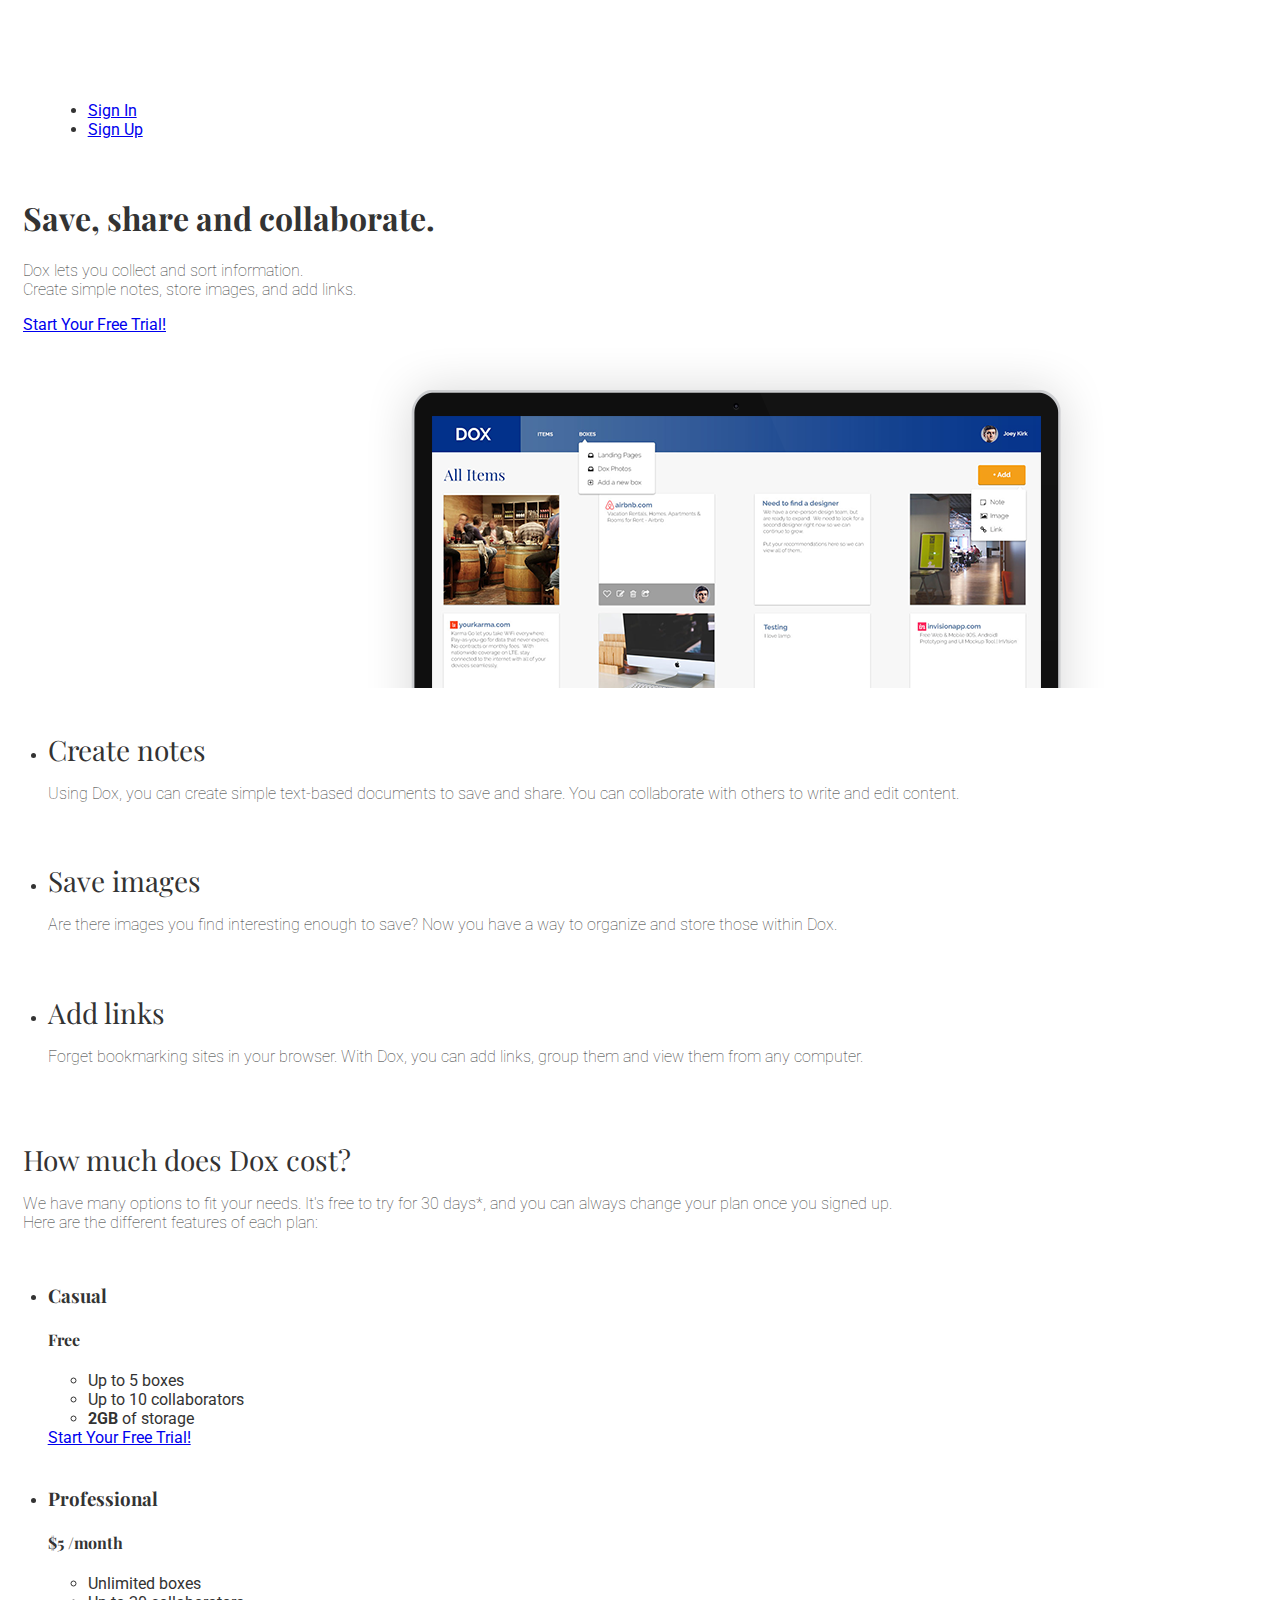
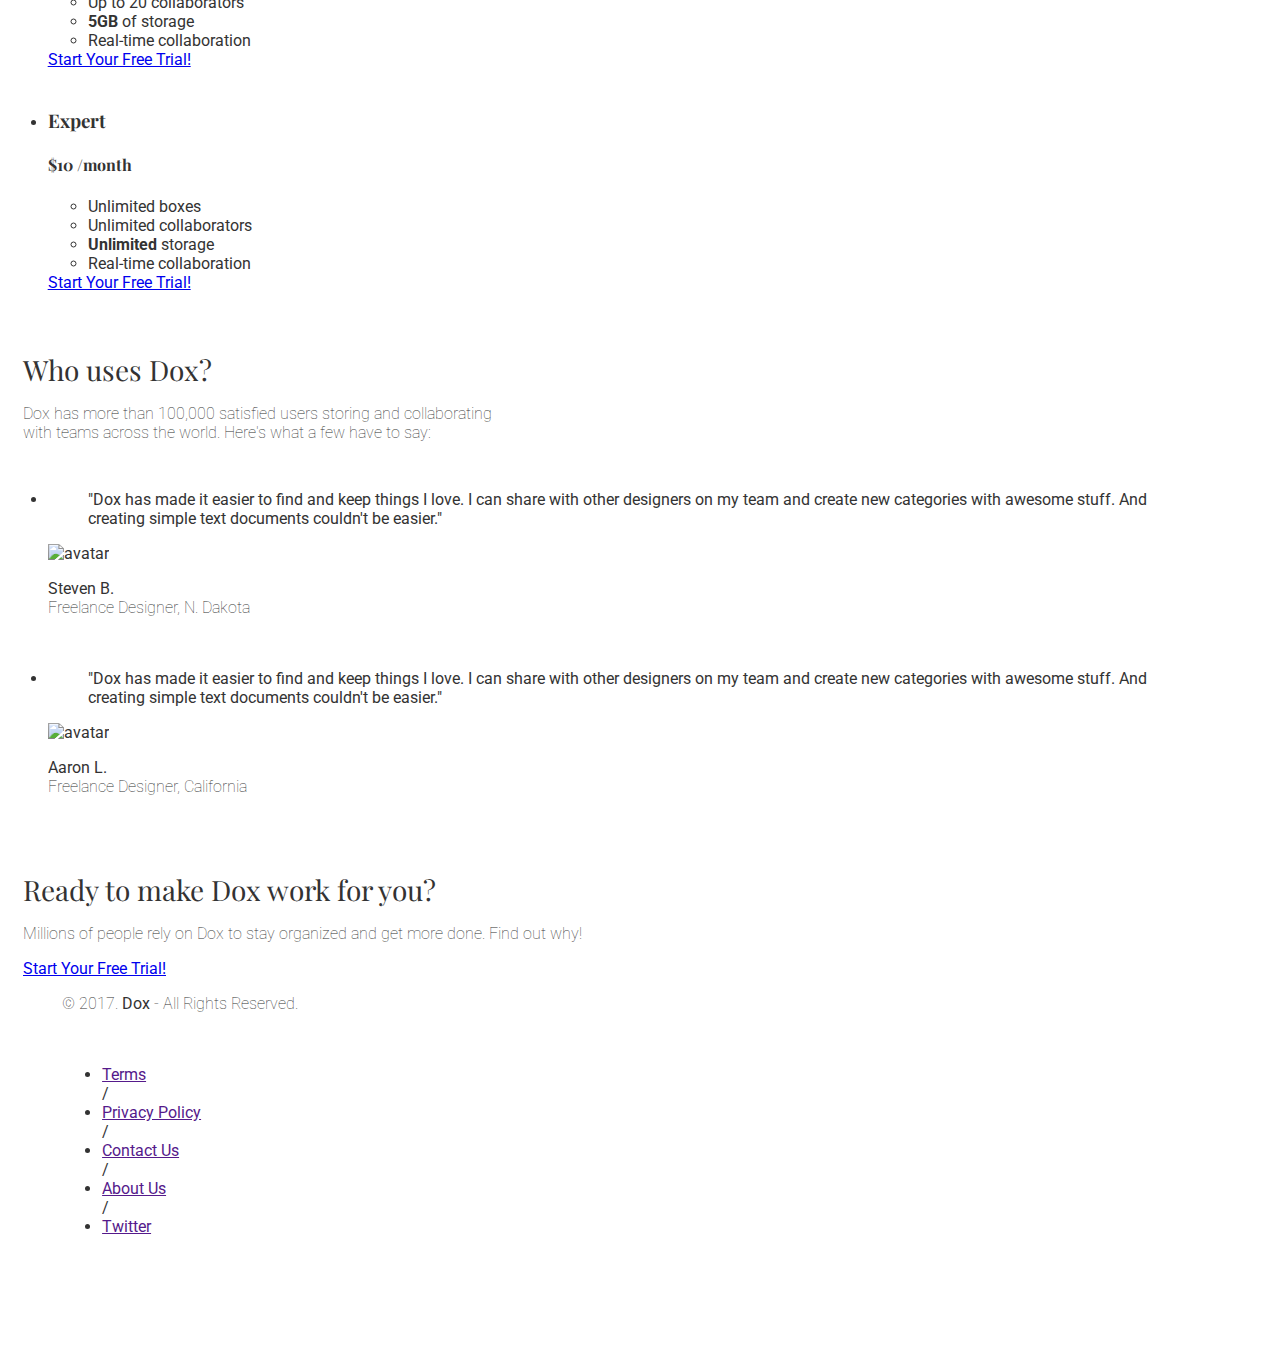
==== index.html @ 11e573f6 "Homepage CSS completed" ====
<!DOCTYPE html>
<html lang="en-us">
<head>
  <meta http-equiv="X-UA Compatible" content="IE=Edge">
  <meta charset="UTF-8">
  <title>Save, share and collaborate | Dox</title>

  <!-- Google Fonts -->
<link href="https://fonts.googleapis.com/css?family=Playfair+Display|Roboto"
rel="stylesheet">

  <!-- CSS -->
<link rel="stylesheet" href="css/normalize.css">
<link rel="stylesheet" href="css/style.css">
<link rel="stylesheet" href="css/font-awesome.css">
<link rel="stylesheet" href="css/animate.css">

</head>
<body>
  <header>
    <nav class= "container">
      <div class="one-half">
        <a href="index.html" class="site-logo"><img src="images/Asset 2.png"
          alt="Dox" /></a>
      </div>
      <div class="one-half">
        <ul>
          <li><a href="signin.html">Sign In </a></li>
          <li class="btn-outline"><a href="signup.html">Sign Up</a></li>
       </ul>
     </div>
   </nav>
 <div class="container hero">
   <h1 class="animated fadeIn">Save, share and collaborate.</h1>
   <p>Dox lets you collect and sort information.<br/>Create simple notes, store images, and add links.</p>
   <a href="signup.html" class="btn">Start Your Free Trial!</a>
   <img src="images/Macbook.png" alt="Dox" /></a>
 </div>
</header>

<main role="main">

   <!-- Benefits -->
   <section class="benefits">
     <ul class="container">
       <li class="one-third">
         <h2>Create notes</h2>
         <p>Using Dox, you can create simple text-based documents to save and share. You can collaborate with others to write and edit content.</p>
       </li>
       <li class="one-third">
         <h2>Save images</h2>
         <p>Are there images you find interesting enough to save? Now you have a way to organize and store those within Dox.</p>
       </li>
       <li class="one-third">
         <h2>Add links</h2>
         <p>Forget bookmarking sites in your browser. With Dox, you can add links, group them and view them from any computer.</p>
       </li>
     </ul>
   </section>

   <!-- Pricing -->
 <section class="pricing">
   <div class="container">
     <h2>How much does Dox cost?</h2>
     <p>We have many options to fit your needs. It's free to try for 30 days*, and you can always change your plan once you signed up. <br/>Here are the different features of each plan:</p>
   </div>
   <ul class="container">
     <li class="one-third">
       <div class="box">
         <h3>Casual</h3>
         <h4>Free</h4>
         <ul>
           <li>Up to 5 boxes</li>
           <li>Up to 10 collaborators</li>
           <li><strong>2GB</strong> of storage</li>
         </ul>
         <a href="signup.html" class="btn">Start Your Free Trial!</a>
       </div>
     </li>
     <li class="one-third">
      <div class="box middle">
        <h3>Professional</h3>
        <h4><span>$</span>5 <span class="month">/month</span></h4>
        <ul>
          <li>Unlimited boxes</li>
          <li>Up to 20 collaborators</li>
          <li><strong>5GB</strong> of storage</li>
          <li>Real-time collaboration</li>
        </ul>
        <a href="signup.html" class="btn">Start Your Free Trial!</a>
      </div>
    </li>
    <li class="one-third">
      <div class="box">
        <h3>Expert</h3>
        <h4><span>$</span>10 <span class="month">/month</span></h4>
        <ul>
          <li>Unlimited boxes</li>
          <li>Unlimited collaborators</li>
          <li><strong>Unlimited</strong> storage</li>
          <li>Real-time collaboration</li>
        </ul>
        <a href="signup.html" class="btn">Start Your Free Trial!</a>
      </div>
    </li>
   </ul>
 </section>

<!-- Testimonials -->
<section class="testimonials">
  <div class="container">
    <h2>Who uses Dox?</h2>
    <p>Dox has more than 100,000 satisfied users storing and collaborating<br/> with teams across the world. Here's what a few have to say:</p>
  </div>
  <ul class="container">
    <li class="one-fourth">
      <blockquote>"Dox has made it easier to find and keep things I love. I can share with other designers on my team and create new categories with awesome stuff. And creating simple text documents couldn't be easier."
      </blockquote>
      <img src="https://s3.amazonaws.com/uifaces/faces/twitter/jadlimcaco/128.jpg" alt="avatar">
      <p class="name"><strong>Steven B.</strong><br/>Freelance Designer, N. Dakota</p>
    </li>
    <li class="one-fourth">
  <blockquote>"Dox has made it easier to find and keep things I love. I can share with other designers on my team and create new categories with awesome stuff. And creating simple text documents couldn't be easier."
  </blockquote>
  <img src="https://s3.amazonaws.com/uifaces/faces/twitter/jsa/128.jpg" alt="avatar">
  <p class="name"><strong>Aaron L.</strong><br/>Freelance Designer, California</p>
</li>
 </ul>
</section>
 </main>

 <!--Final call to action-->
 <section class="call to action">
   <div class="container">
     <h2>Ready to make Dox work for you?</h2>
     <p>Millions of people rely on Dox to stay organized and get more done. Find out why!</p>
     <a href="signup.html" class="btn">Start Your Free Trial!</a>
   </header>

 <!-- Footer -->
 <footer>
   <div class="container footer-nav-block">
       <div class="left-footer-block one-third">
         <p class="copyright-block">&copy; 2017. <strong>Dox</strong> - All Rights Reserved.</p>
       </div>
       <nav class="link-block middle-footer-block one-third">
         <ul>
           <li><a href="">Terms</a></li> /
           <li><a href="">Privacy Policy</a></li> /
           <li><a href="">Contact Us</a></li> /
           <li><a href="">About Us</a></li> /
           <li><a href="">Twitter</a></li>
         </ul>
       </nav>
       <div class="right-footer-block one-third">
         <img class="logo" src="images/Asset 2.png" alt="Dox" />
       </div>
   </div>
 </footer>

</body>
</html>
---- css/style.css ----
html, body{
   overflow-x: hidden;
 }
 body {
   font-family: "Roboto", Helvetica, Arial, sans-serif;
   color:#333333;
 }
 h1, h2, h3, h4, h5, h6 {
   font-family: "Playfair Display", Helvetica, Arial, sans-serif;
 }
 h2 {
   font-size:28px;
   font-weight: normal;
   margin-bottom: 5px;
 }
 p {
   font-size:16px;
   line-height: 19px;
   font-weight: 100;
 }
 /* GRID */
 .container {
   margin-right: auto;
   margin-left: auto;
   padding-left: 15px;
   padding-right: 15px;
   position: relative;
 }
 .container:before,
 .container:after {
   content: " ";
   display: table;
 }
 .container:after {
   clear: both;
 }
 .one-half, .one-third, .one-fourth {
   width:96%;
   float:left;
   position:relative;
   min-height: 1px;
   margin:0 2% 20px;
 }
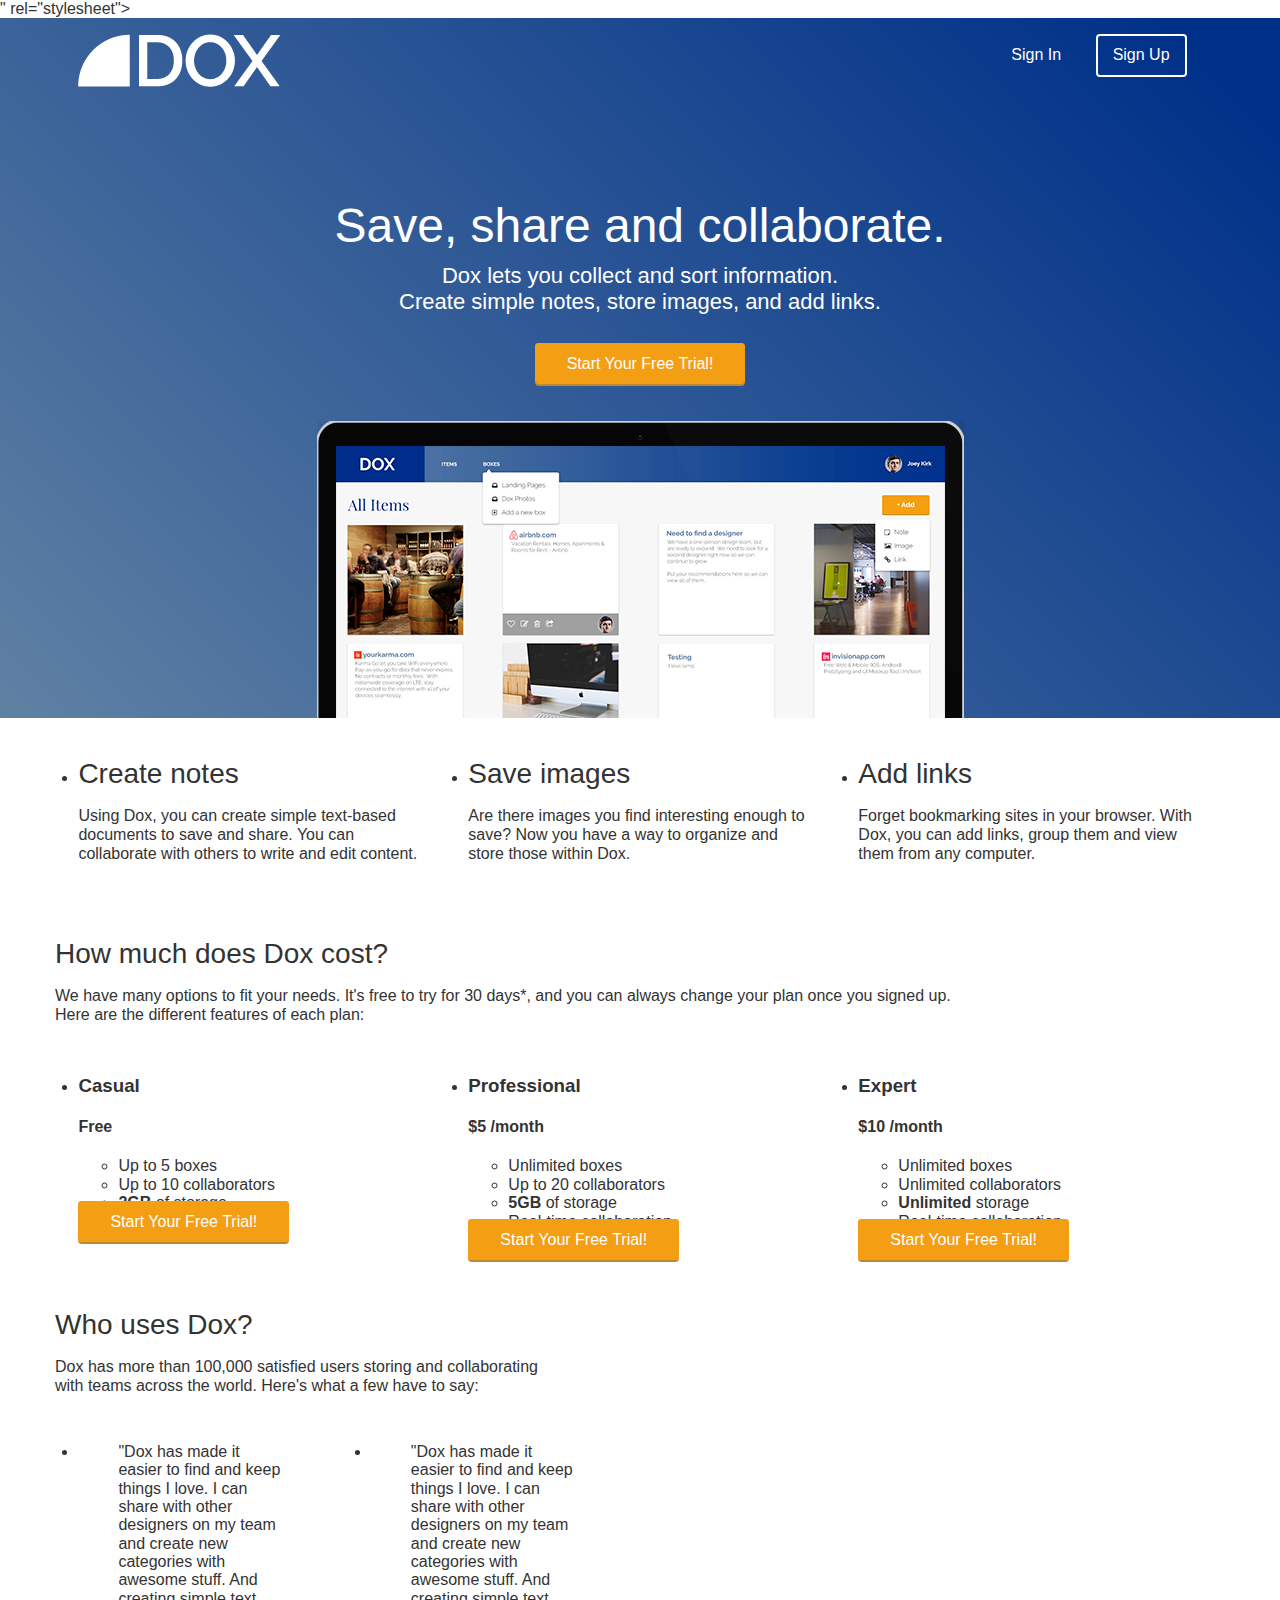
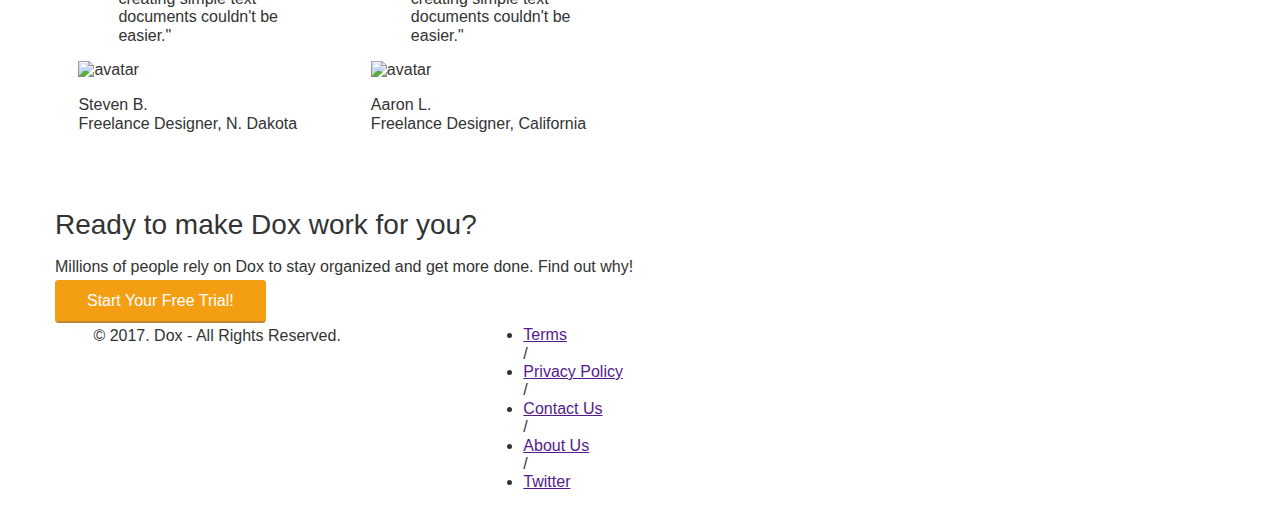
==== commit bf7eea9f: "Checkpoint 29 completed" ====
--- a/index.html
+++ b/index.html
@@ -6,7 +6,7 @@
   <title>Save, share and collaborate | Dox</title>
 
   <!-- Google Fonts -->
-<link href="https://fonts.googleapis.com/css?family=Playfair+Display|Roboto"
+<link href="<link href="https://fonts.googleapis.com/css?family=Playfair+Display|Raleway" rel="stylesheet">"
 rel="stylesheet">
 
   <!-- CSS -->
--- a/css/style.css
+++ b/css/style.css
@@ -40,4 +40,100 @@
    position:relative;
    min-height: 1px;
    margin:0 2% 20px;
+
  }
+  @media (min-width: 320px) {
+    .container {
+      width: 300px;
+    }
+  }
+  @media (min-width: 768px) {
+    .container {
+      width: 750px;
+    }
+  }
+  @media (min-width: 992px) {
+    .container {
+      width: 970px;
+    }
+    .one-half {
+      width:46%;
+    }
+    .one-third {
+      width:29.33333%;
+    }
+    .one-fourth {
+      width:21%;
+    }
+  }
+  @media (min-width: 1200px) {
+    .container {
+      width: 1170px;
+    }
+  }
+  header {
+     color:#FFFFFF;
+     background: #003189;
+     background-image: linear-gradient(45deg, #5F81A3 0%, #003189 94%);
+   }
+   header nav {
+     padding:1em 0;
+   }
+   header nav ul {
+     display:inline;
+     text-align: right;
+     float:right;
+     margin:0;
+   }
+   header nav ul > li {
+     list-style-type: none;
+     display: inline-block;
+     margin:0 15px;
+   }
+   header nav ul > li.btn-outline {
+     padding:10px 15px;
+     border:2px solid #FFFFFF;
+     border-radius: 4px;
+   }
+   header nav ul > li.btn-outline:hover {
+     background:#FFFFFF;
+   }
+   header nav ul > li > a {
+     color:#FFFFFF;
+     text-decoration: none;
+   }
+   header nav ul > li.btn-outline:hover > a {
+     color:#34495E;
+   }
+   header .hero {
+      text-align: center;
+      display:block;
+      position: relative;
+    }
+    header .hero h1 {
+      font-size:48px;
+      font-weight: normal;
+      margin:70px 0 0;
+    }
+    header .hero p {
+      font-size: 22px;
+      line-height: 26px;
+      font-weight: 150;
+      margin:10px 0 40px;
+    }
+    header .hero img {
+      display: block;
+      margin:3em auto 0;
+    }
+
+    /* BUTTONS */
+    .btn {
+      border-radius: 4px;
+      color:#FFFFFF;
+      font-weight: 500;
+      text-decoration: none;
+      padding:10px 30px;
+      background: #f49e14;
+      border: 2px solid #f49e14;
+      box-shadow: 0px 2px 0px 0px #bd8730;
+    }
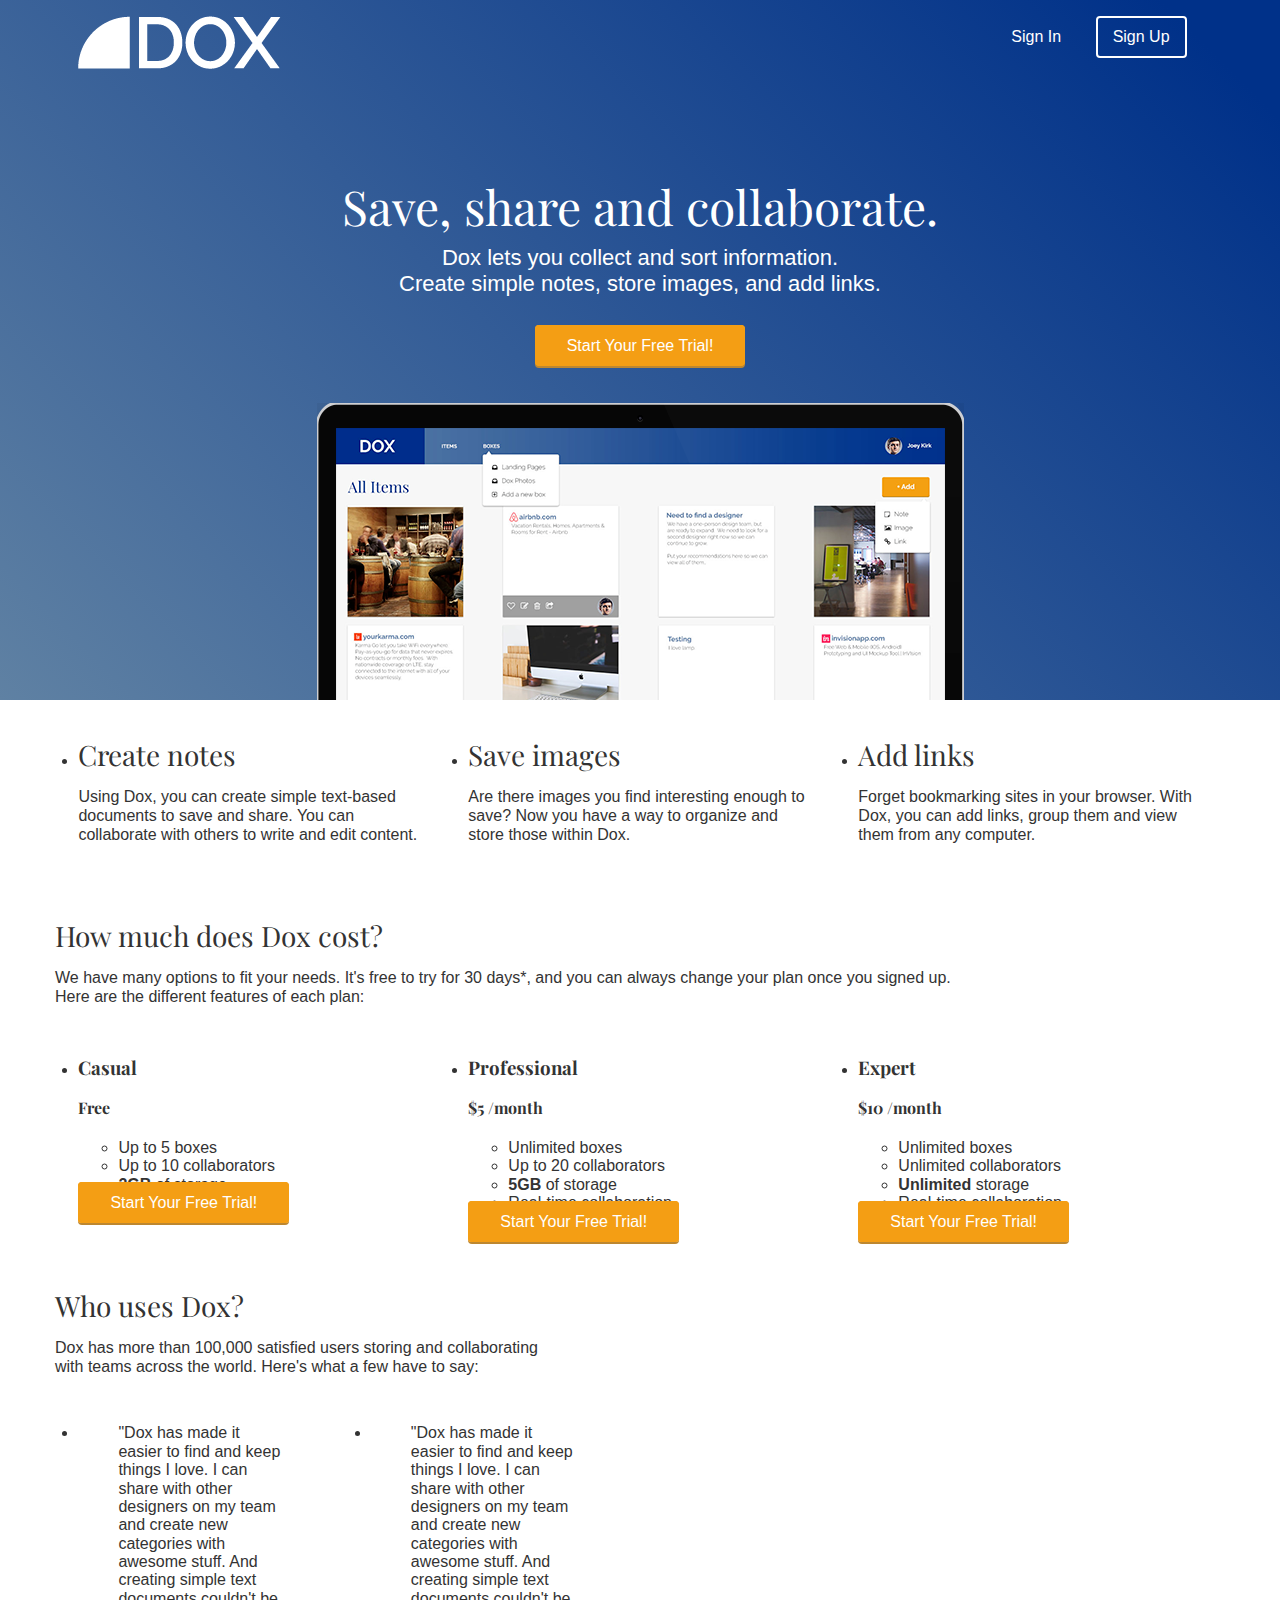
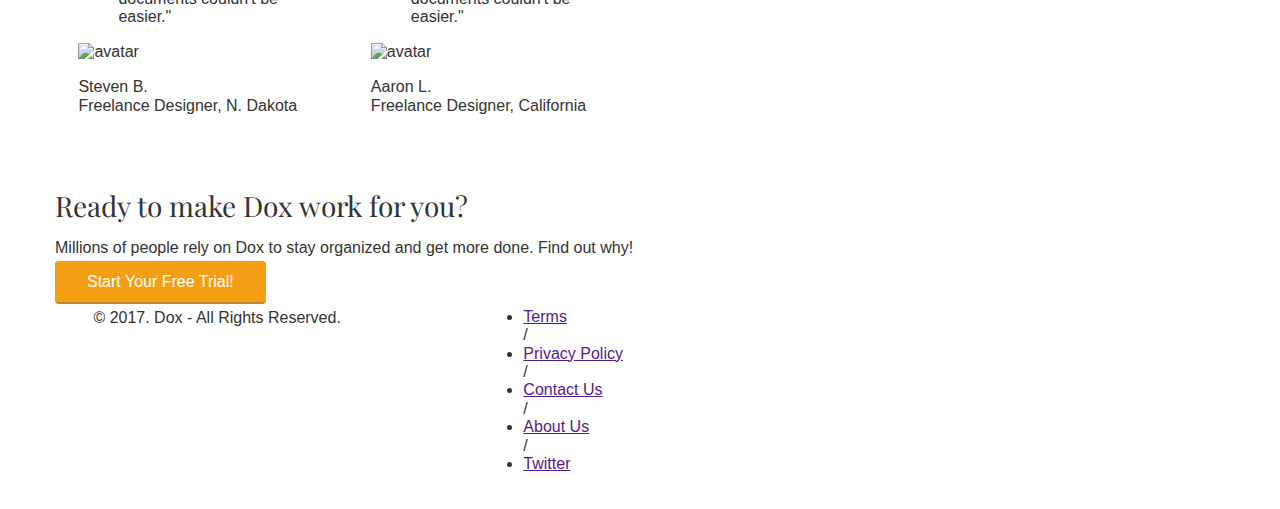
==== commit 4dc893a4: "add responsive image css" ====
--- a/index.html
+++ b/index.html
@@ -6,8 +6,7 @@
   <title>Save, share and collaborate | Dox</title>
 
   <!-- Google Fonts -->
-<link href="<link href="https://fonts.googleapis.com/css?family=Playfair+Display|Raleway" rel="stylesheet">"
-rel="stylesheet">
+<link href="https://fonts.googleapis.com/css?family=Playfair+Display|Raleway" rel="stylesheet">
 
   <!-- CSS -->
 <link rel="stylesheet" href="css/normalize.css">
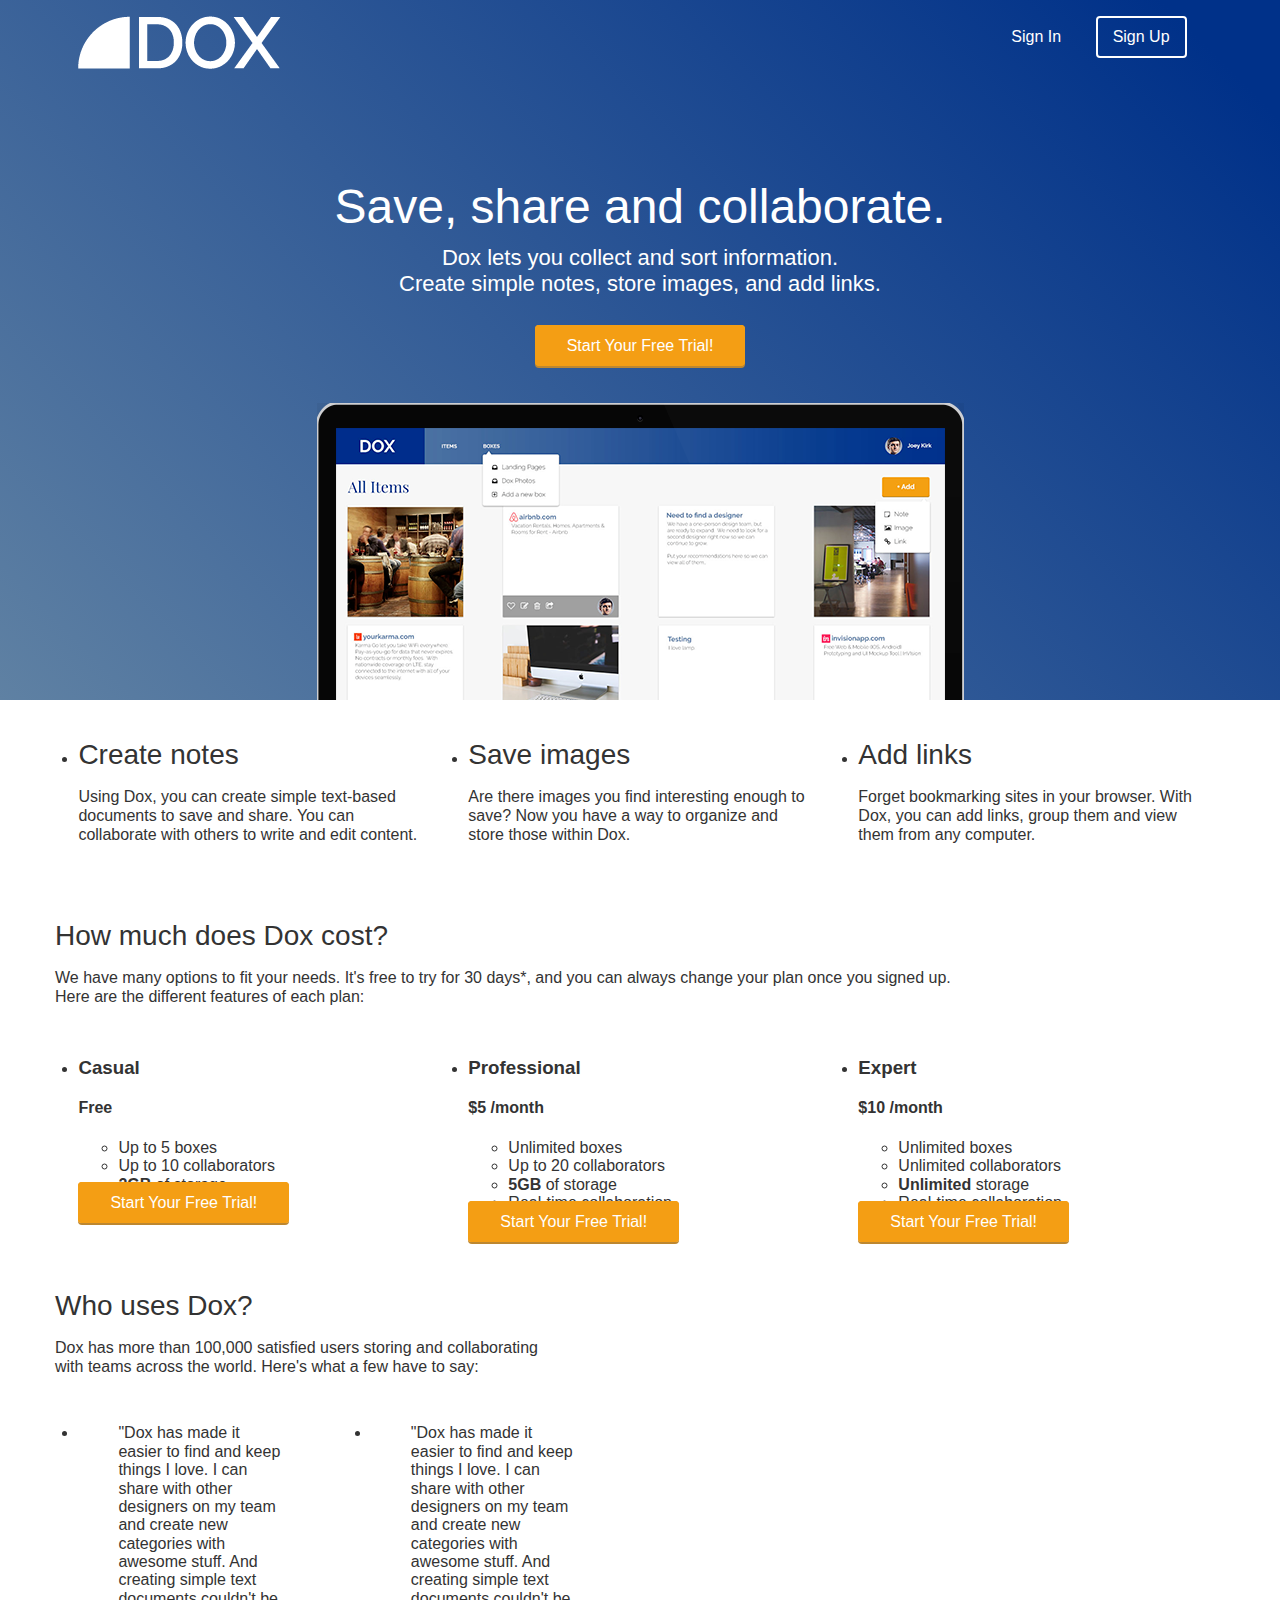
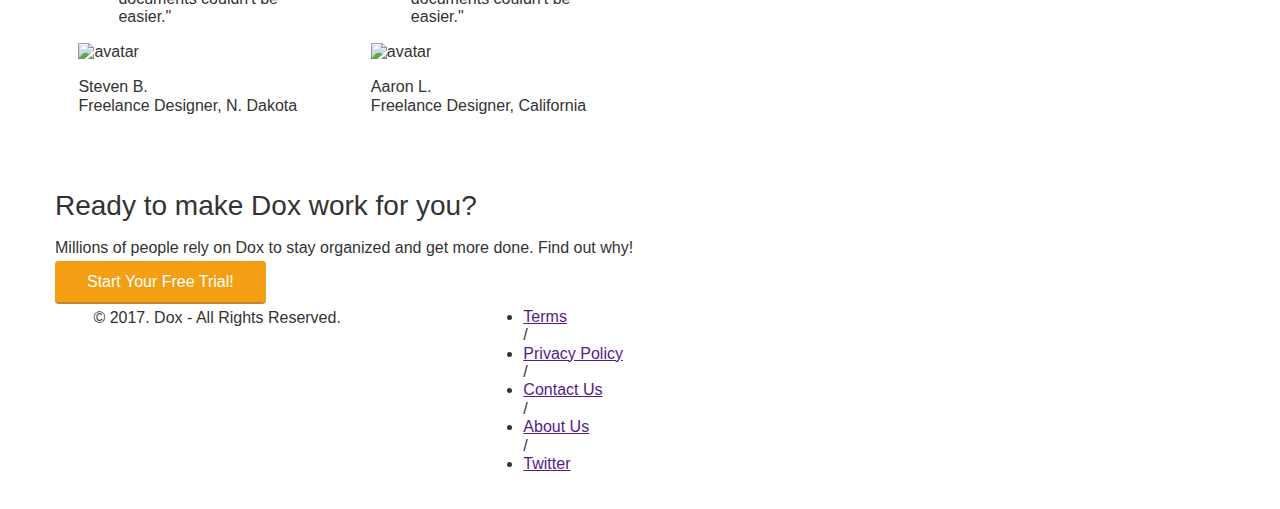
==== commit c720b187: "Homepage media queries completed" ====
--- a/index.html
+++ b/index.html
@@ -6,7 +6,8 @@
   <title>Save, share and collaborate | Dox</title>
 
   <!-- Google Fonts -->
-<link href="https://fonts.googleapis.com/css?family=Playfair+Display|Raleway" rel="stylesheet">
+<link href="<link href="https://fonts.googleapis.com/css?family=Playfair+Display|Raleway" rel="stylesheet">
+
 
   <!-- CSS -->
 <link rel="stylesheet" href="css/normalize.css">
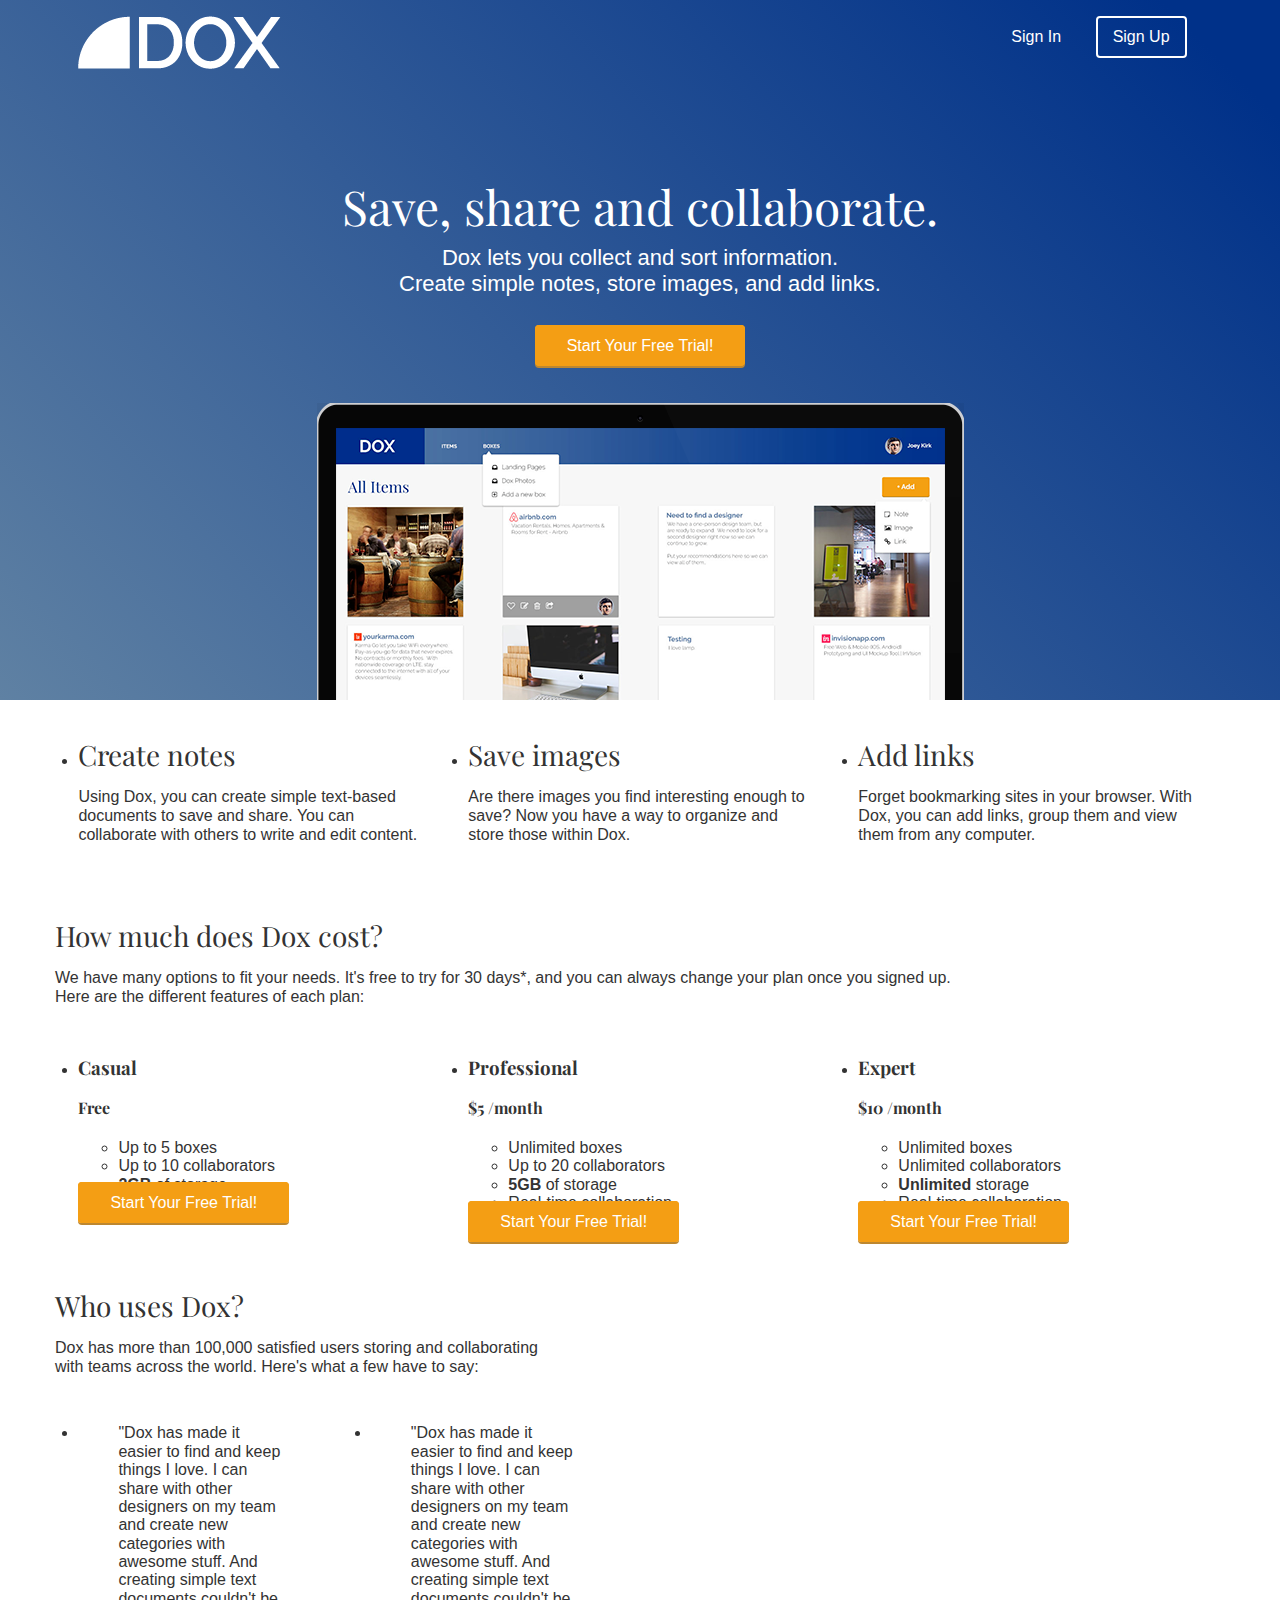
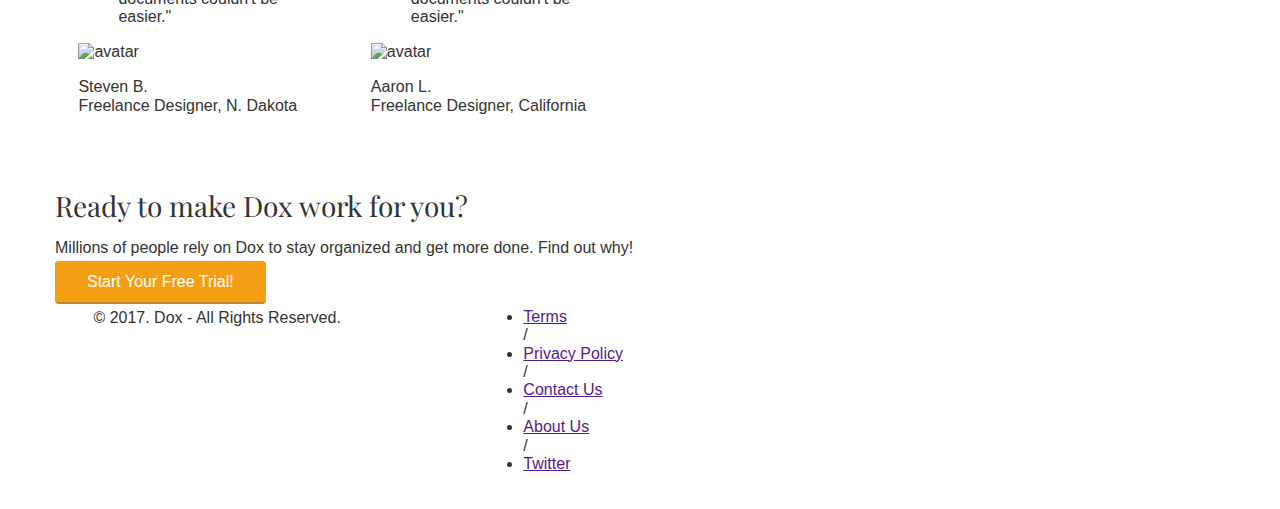
==== commit 0be02738: "fix merge conflict" ====
--- a/index.html
+++ b/index.html
@@ -6,8 +6,7 @@
   <title>Save, share and collaborate | Dox</title>
 
   <!-- Google Fonts -->
-<link href="<link href="https://fonts.googleapis.com/css?family=Playfair+Display|Raleway" rel="stylesheet">
-
+<link href="https://fonts.googleapis.com/css?family=Playfair+Display|Raleway" rel="stylesheet">
 
   <!-- CSS -->
 <link rel="stylesheet" href="css/normalize.css">
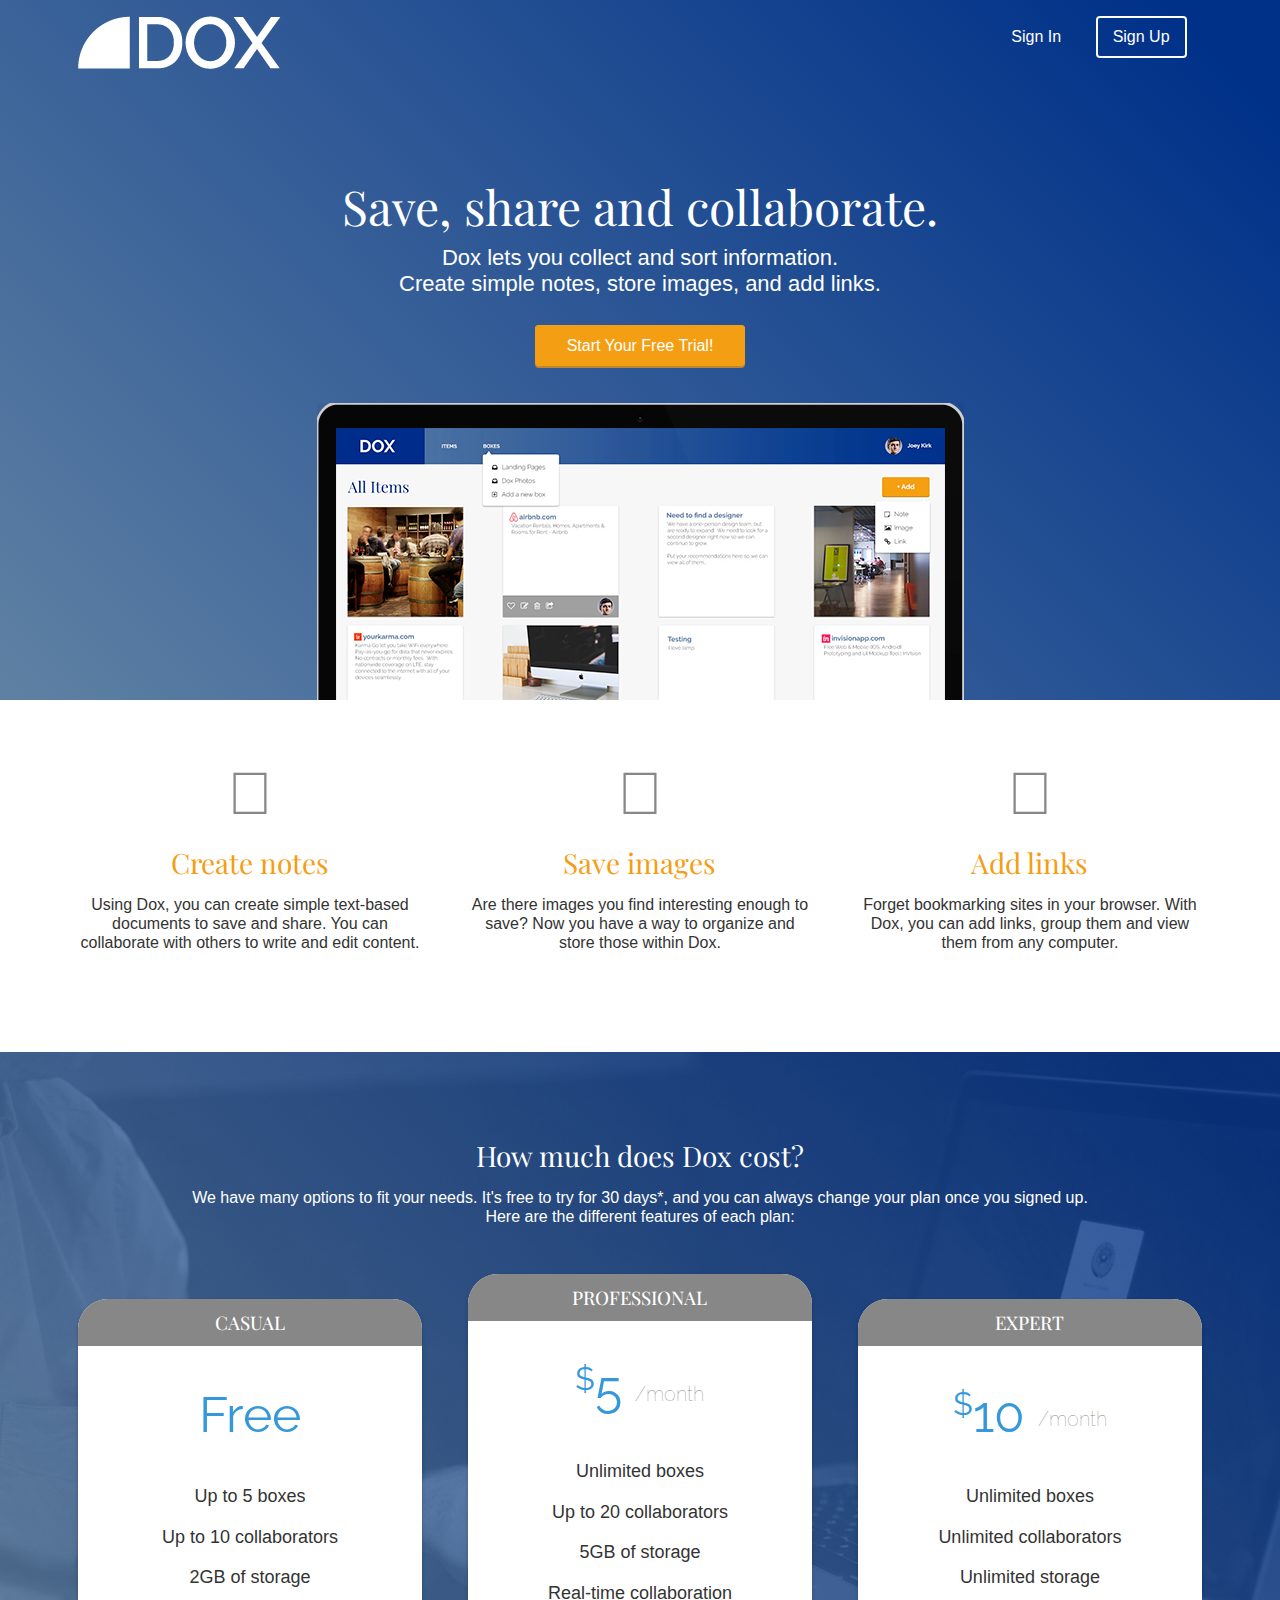
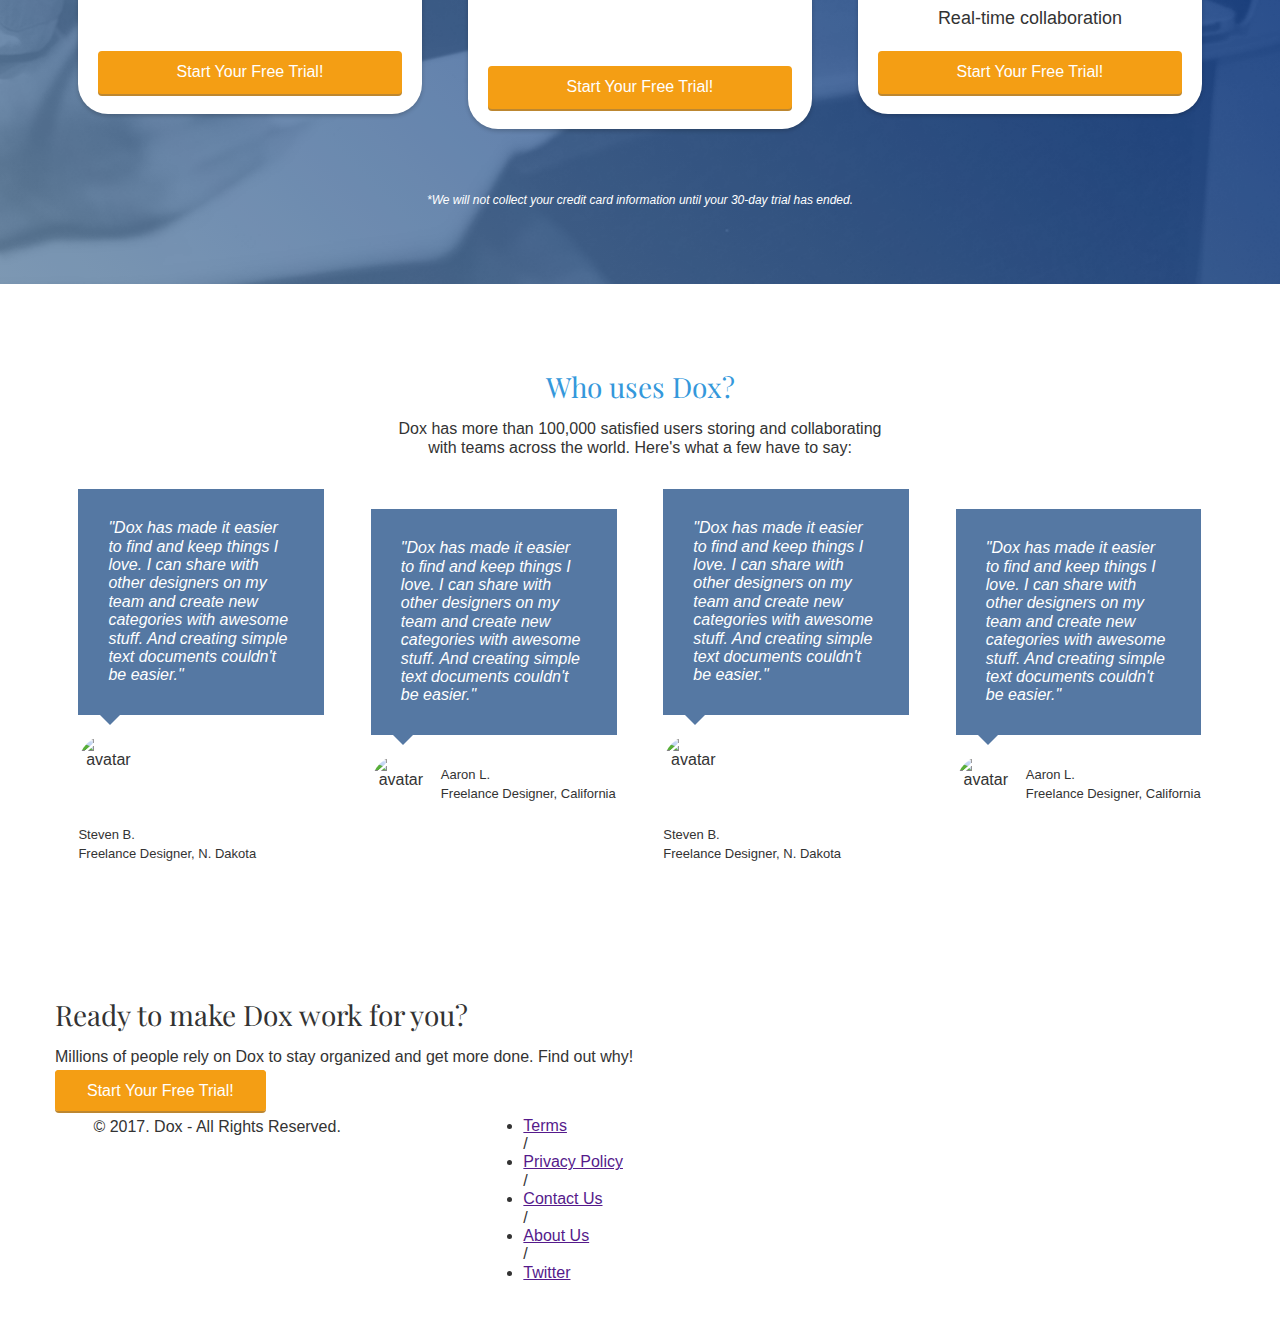
==== commit baabea6d: "Homepage styling completed" ====
--- a/index.html
+++ b/index.html
@@ -7,6 +7,7 @@
 
   <!-- Google Fonts -->
 <link href="https://fonts.googleapis.com/css?family=Playfair+Display|Raleway" rel="stylesheet">
+<script defer src="https://use.fontawesome.com/releases/v5.0.6/js/all.js"></script>
 
   <!-- CSS -->
 <link rel="stylesheet" href="css/normalize.css">
@@ -43,14 +44,17 @@
    <section class="benefits">
      <ul class="container">
        <li class="one-third">
+         <i class="far fa-file fa-4x" color="#5578a3"></i>
          <h2>Create notes</h2>
          <p>Using Dox, you can create simple text-based documents to save and share. You can collaborate with others to write and edit content.</p>
        </li>
        <li class="one-third">
+         <i class="far fa-file-image fa-4x" color="#5578a3"></i>
          <h2>Save images</h2>
          <p>Are there images you find interesting enough to save? Now you have a way to organize and store those within Dox.</p>
        </li>
        <li class="one-third">
+         <i class="fa fa-link fa-4x" color="#5578a3"></i>
          <h2>Add links</h2>
          <p>Forget bookmarking sites in your browser. With Dox, you can add links, group them and view them from any computer.</p>
        </li>
@@ -103,6 +107,9 @@
       </div>
     </li>
    </ul>
+   <div class="container">
+     <p class="small">*We will not collect your credit card information until your 30-day trial has ended.</p>
+   </div>
  </section>
 
 <!-- Testimonials -->
@@ -118,15 +125,31 @@
       <img src="https://s3.amazonaws.com/uifaces/faces/twitter/jadlimcaco/128.jpg" alt="avatar">
       <p class="name"><strong>Steven B.</strong><br/>Freelance Designer, N. Dakota</p>
     </li>
-    <li class="one-fourth">
-  <blockquote>"Dox has made it easier to find and keep things I love. I can share with other designers on my team and create new categories with awesome stuff. And creating simple text documents couldn't be easier."
-  </blockquote>
-  <img src="https://s3.amazonaws.com/uifaces/faces/twitter/jsa/128.jpg" alt="avatar">
-  <p class="name"><strong>Aaron L.</strong><br/>Freelance Designer, California</p>
-</li>
- </ul>
+  <ul class="container">
+    <li class="one-fourth stagger">
+      <blockquote>"Dox has made it easier to find and keep things I love. I can share with other designers on my team and create new categories with awesome stuff. And creating simple text documents couldn't be easier."
+      </blockquote>
+      <img src="https://s3.amazonaws.com/uifaces/faces/twitter/jsa/128.jpg" alt="avatar">
+      <p class="name"><strong>Aaron L.</strong><br/>Freelance Designer, California</p>
+    </li>
+  <ul class="container">
+      <li class="one-fourth">
+        <blockquote>"Dox has made it easier to find and keep things I love. I can share with other designers on my team and create new categories with awesome stuff. And creating simple text documents couldn't be easier."
+        </blockquote>
+        <img src="https://s3.amazonaws.com/uifaces/faces/twitter/jadlimcaco/128.jpg" alt="avatar">
+        <p class="name"><strong>Steven B.</strong><br/>Freelance Designer, N. Dakota</p>
+      </li>
+  <ul class="container">
+      <li class="one-fourth stagger">
+        <blockquote>"Dox has made it easier to find and keep things I love. I can share with other designers on my team and create new categories with awesome stuff. And creating simple text documents couldn't be easier."
+        </blockquote>
+        <img src="https://s3.amazonaws.com/uifaces/faces/twitter/jsa/128.jpg" alt="avatar">
+        <p class="name"><strong>Aaron L.</strong><br/>Freelance Designer, California</p>
+      </li>
+  </ul>
 </section>
  </main>
+
 
  <!--Final call to action-->
  <section class="call to action">
@@ -157,5 +180,8 @@
    </div>
  </footer>
 
+
+
+
 </body>
 </html>
--- a/css/style.css
+++ b/css/style.css
@@ -44,7 +44,7 @@
  }
   @media (min-width: 320px) {
     .container {
-      width: 300px;
+      width: 100%;
     }
   }
   @media (min-width: 768px) {
@@ -137,3 +137,162 @@
       border: 2px solid #f49e14;
       box-shadow: 0px 2px 0px 0px #bd8730;
     }
+
+    /* BENEFITS */
+ .benefits {
+   text-align: center;
+   display:block;
+   position:relative;
+ }
+ .benefits ul {
+   margin: 0 auto;
+   padding:4em 0;
+ }
+ .benefits ul li {
+   list-style-type: none;
+   display: inline-block;
+ }
+ .benefits i {
+   color:#878787;
+   font-size:60px;
+   margin:0;
+   vertical-align: middle;
+ }
+ .benefits h2 {
+   color:#f49e14;
+ }
+
+ /* PRICING */
+  .pricing {
+    background: #003189 url("../images/background.png") top center no-repeat;
+    background: url("../images/background.png") top center no-repeat, linear-gradient(45deg, #5F81A3 0%, #003189 94%);
+    background-size:cover;
+    text-align: center;
+    padding:4em 0;
+  }
+  .pricing h2, .pricing p {
+    color:#FFFFFF;
+  }
+  .pricing ul {
+    margin:0 auto;
+    padding:2em 0;
+  }
+  .pricing ul li {
+    list-style-type: none;
+  }
+  .box {
+   border-radius: 30px;
+   padding:0 15px 15px;
+   background: #FFFFFF;
+   box-shadow: 0px 2px 4px 0px rgba(0,0,0,0.20);
+   min-height: 400px;
+   position: relative;
+   margin-top: 25px;
+ }
+ .box.middle {
+   min-height: 440px;
+   margin-top:0px;
+ }
+ .box h3 {
+   border-radius: 30px 30px 0px 0px;
+   font-family: "Playfair Display", Helvetica, Arial, sans-serif;
+   font-weight: 450;
+   color: #FFFFFF;
+   text-transform: uppercase;
+   background: #878787;
+   left:0;
+   right:0;
+   top:0;
+   text-align: center;
+   margin:0 -15px 40px;
+   padding:13px 0;
+ }
+ .box h4 {
+  font-family: "Raleway", Helvetica, Arial, sans-serif;
+  font-size:50px;
+  font-weight: normal;
+  margin:40px 0 10px;
+  color:#3498DB;
+}
+.box h4 span {
+  font-size:32px;
+  vertical-align: top;
+}
+.box h4 span.month {
+  font-family: "Raleway", Helvetica, Arial, sans-serif;
+  font-weight: 100;
+  color:#888888;
+  font-size:20px;
+  vertical-align: middle;
+}
+.box ul li {
+  font-size:18px;
+  margin-bottom:20px;
+  font-weight: 100;
+}
+.box .btn {
+   position:absolute;
+   bottom:20px;
+   left:20px;
+   right:20px;
+ }
+ .small {
+   font-size: 12px;
+   color: #FEFEFE;
+   line-height: 15px;
+   font-style:italic;
+ }
+ /* TESTIMONIALS */
+ .testimonials {
+   padding:4em 0;
+   text-align: center;
+ }
+ .testimonials h2 {
+   color:#3498DB;
+ }
+ .testimonials ul li {
+   list-style-type: none;
+ }
+ .testimonials blockquote {
+   color:#FFFFFF;
+   font-weight: 200;
+   text-align: left;
+   font-style: italic;
+   background:#5578a3;
+   position: relative;
+   padding:30px;
+   width:auto;
+   margin:0;
+ }
+ .testimonials blockquote:after {
+   top: 100%;
+   left: 13%;
+   border: solid transparent;
+   content: " ";
+   height: 0;
+   width: 0;
+   position: absolute;
+   pointer-events: none;
+   border-top-color: #5578a3;
+   border-width: 10px;
+   margin-left: -10px;
+ }
+.testimonials img {
+  height: 60px;
+  width: 60px;
+  position: relative;
+  border-radius:50%;
+  float: left;
+  display: inline-block;
+  margin:20px 10px 0px 0px;
+}
+.testimonials p.name {
+  float: left;
+  display: inline-block;
+  text-align: left;
+  font-size:13px;
+  margin-top: 30px;
+}
+.stagger {
+  margin-top: 20px;
+}
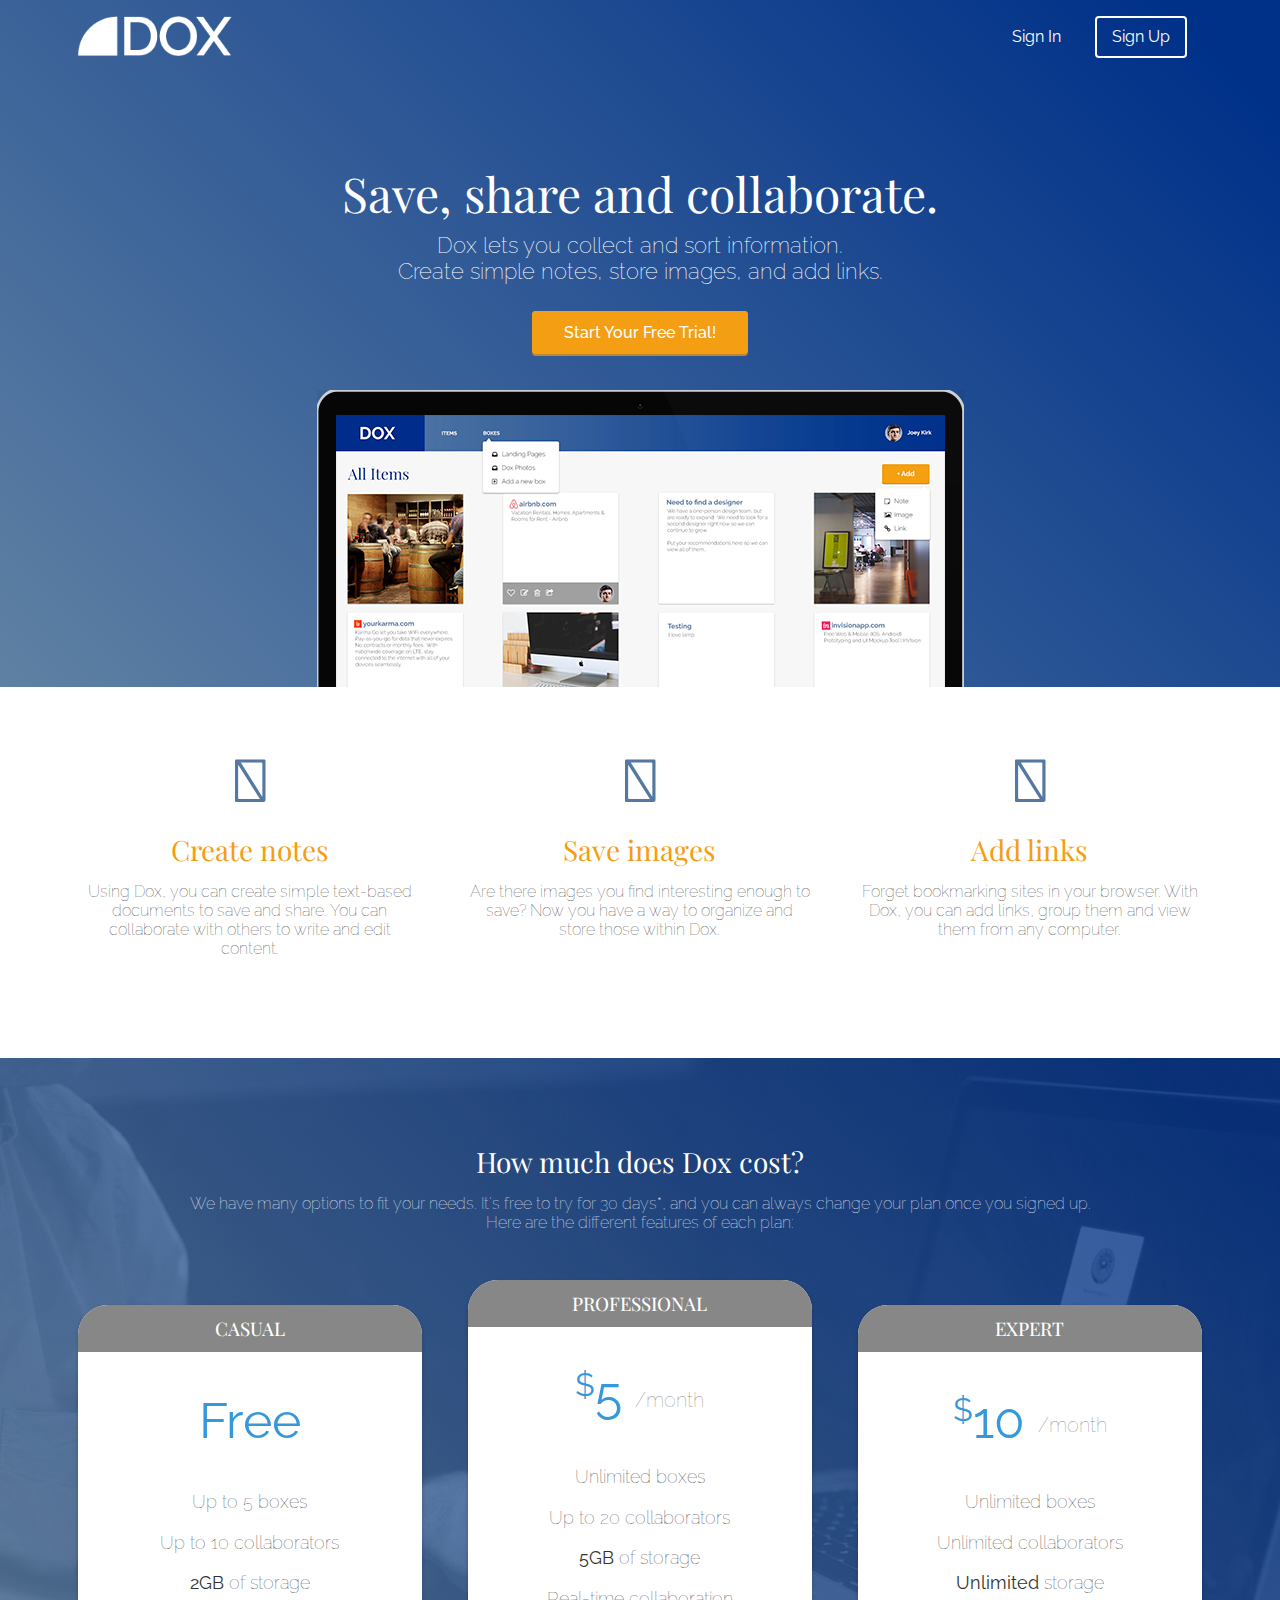
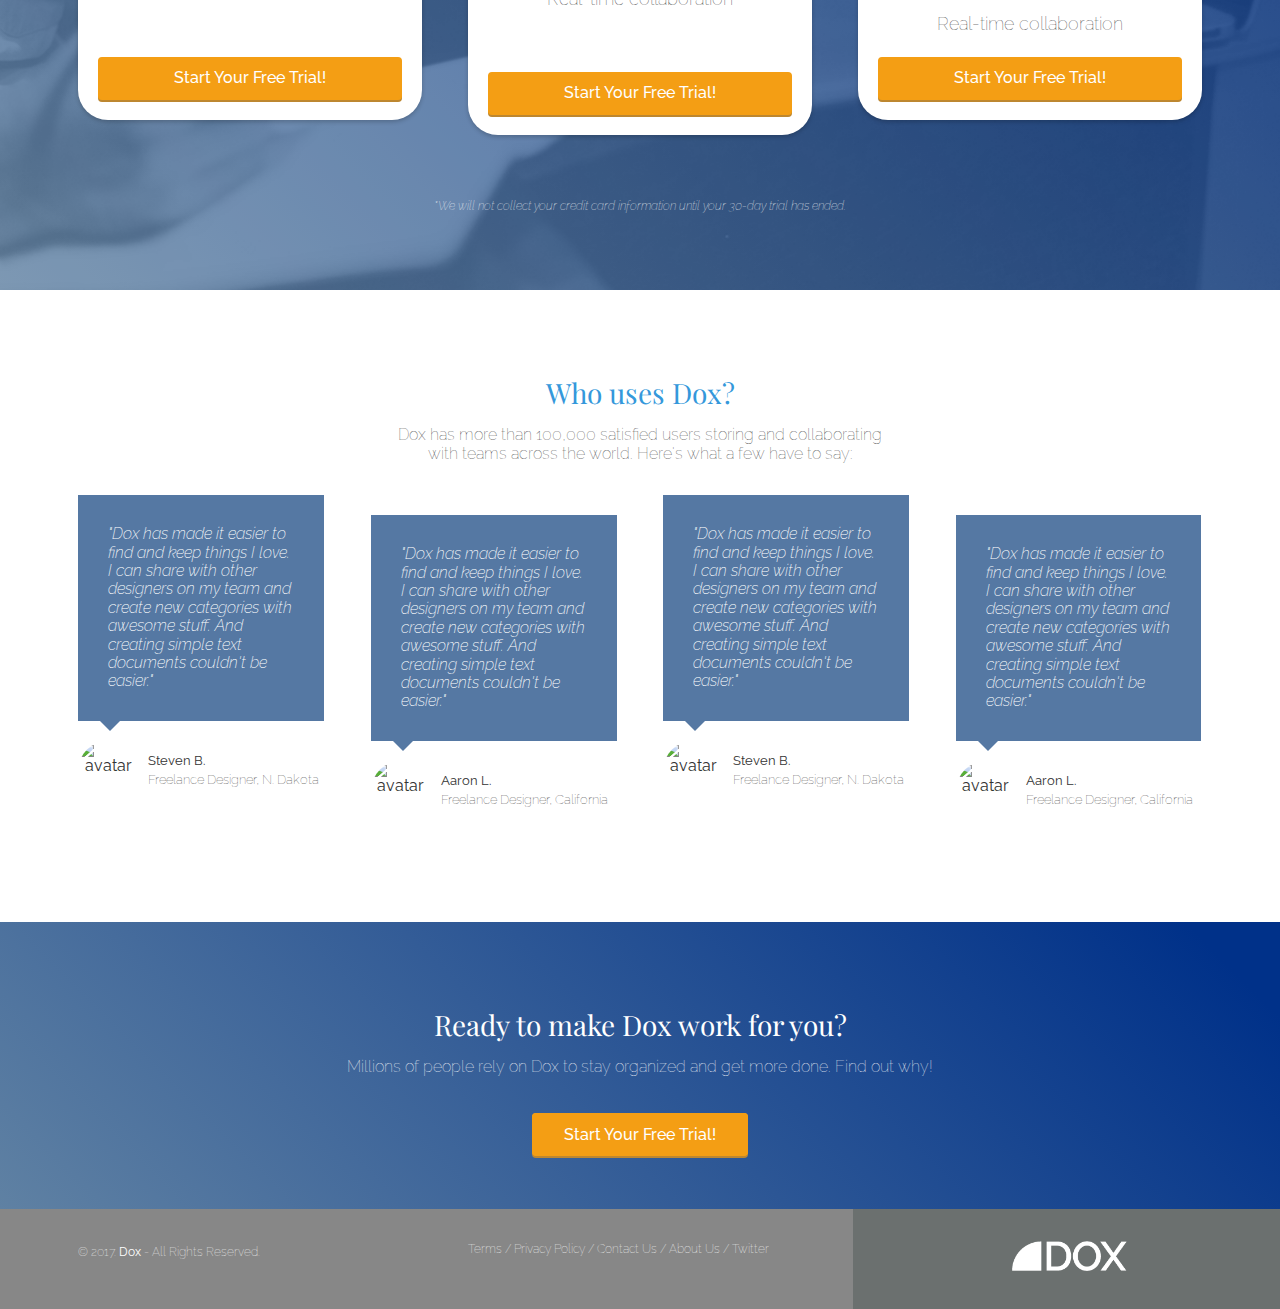
==== commit 42f8d8db: "Homepage styling two completed" ====
--- a/index.html
+++ b/index.html
@@ -125,21 +125,18 @@
       <img src="https://s3.amazonaws.com/uifaces/faces/twitter/jadlimcaco/128.jpg" alt="avatar">
       <p class="name"><strong>Steven B.</strong><br/>Freelance Designer, N. Dakota</p>
     </li>
-  <ul class="container">
     <li class="one-fourth stagger">
       <blockquote>"Dox has made it easier to find and keep things I love. I can share with other designers on my team and create new categories with awesome stuff. And creating simple text documents couldn't be easier."
       </blockquote>
       <img src="https://s3.amazonaws.com/uifaces/faces/twitter/jsa/128.jpg" alt="avatar">
       <p class="name"><strong>Aaron L.</strong><br/>Freelance Designer, California</p>
     </li>
-  <ul class="container">
       <li class="one-fourth">
         <blockquote>"Dox has made it easier to find and keep things I love. I can share with other designers on my team and create new categories with awesome stuff. And creating simple text documents couldn't be easier."
         </blockquote>
         <img src="https://s3.amazonaws.com/uifaces/faces/twitter/jadlimcaco/128.jpg" alt="avatar">
         <p class="name"><strong>Steven B.</strong><br/>Freelance Designer, N. Dakota</p>
       </li>
-  <ul class="container">
       <li class="one-fourth stagger">
         <blockquote>"Dox has made it easier to find and keep things I love. I can share with other designers on my team and create new categories with awesome stuff. And creating simple text documents couldn't be easier."
         </blockquote>
@@ -150,14 +147,13 @@
 </section>
  </main>
 
-
  <!--Final call to action-->
  <section class="call to action">
    <div class="container">
      <h2>Ready to make Dox work for you?</h2>
      <p>Millions of people rely on Dox to stay organized and get more done. Find out why!</p>
      <a href="signup.html" class="btn">Start Your Free Trial!</a>
-   </header>
+   </section>
 
  <!-- Footer -->
  <footer>
--- a/css/style.css
+++ b/css/style.css
@@ -2,7 +2,7 @@
    overflow-x: hidden;
  }
  body {
-   font-family: "Roboto", Helvetica, Arial, sans-serif;
+   font-family: "Raleway", Helvetica, Arial, sans-serif;
    color:#333333;
  }
  h1, h2, h3, h4, h5, h6 {
@@ -40,19 +40,58 @@
    position:relative;
    min-height: 1px;
    margin:0 2% 20px;
-
- }
-  @media (min-width: 320px) {
-    .container {
-      width: 100%;
-    }
-  }
-  @media (min-width: 768px) {
+ }
+
+ /* Media Queries */
+  @media (min-width: 320px) and (max-width: 768px){
+    header nav img {
+          width:100px;
+        }
+        .one-half {
+          position: absolute;
+          margin-right: 0px;
+        }
+        .pricing .box {
+          margin-top: 0px;
+        }
+    footer div .logo {
+          margin-top: -41px;
+          float: right;
+          width: 110px;
+        }
+    footer .copyright-block {
+          text-align: left;
+          position: absolute;
+          width: 400px;
+          margin-top: 70px;
+        }
+    footer nav {
+          text-align: center;
+        }
+  }
+  @media (min-width: 769px) and (max-width: 992px) {
     .container {
       width: 750px;
     }
-  }
-  @media (min-width: 992px) {
+    .one-half {
+      position: absolute;
+      margin-right: 0px;
+    }
+    .pricing .box {
+      margin: 0px;
+    }
+      footer div .logo {
+      margin-top: -41px;
+      float: right;
+      width: 110px;
+    }
+    footer .copyright-block {
+      text-align: left;
+      position: absolute;
+      margin-top: 70px;
+    }
+  }
+  @media (min-width: 993px) {
     .container {
       width: 970px;
     }
@@ -71,6 +110,8 @@
       width: 1170px;
     }
   }
+
+/* Header */
   header {
      color:#FFFFFF;
      background: #003189;
@@ -124,9 +165,14 @@
     header .hero img {
       display: block;
       margin:3em auto 0;
-    }
-
-    /* BUTTONS */
+      max-width: 80%;
+    }
+    header .site-logo img {
+      height: 40px;
+      width: auto;
+    }
+
+   /* BUTTONS */
     .btn {
       border-radius: 4px;
       color:#FFFFFF;
@@ -153,7 +199,7 @@
    display: inline-block;
  }
  .benefits i {
-   color:#878787;
+   color:#5578a3;
    font-size:60px;
    margin:0;
    vertical-align: middle;
@@ -242,6 +288,7 @@
    line-height: 15px;
    font-style:italic;
  }
+
  /* TESTIMONIALS */
  .testimonials {
    padding:4em 0;
@@ -296,3 +343,72 @@
 .stagger {
   margin-top: 20px;
 }
+
+ /* Call to Action */
+.call.to.action {
+  padding:4em 0;
+  text-align: center;
+  background-color: #003189;
+  background-image: linear-gradient(45deg, #5F81A3 0%, #003189 94%);
+}
+.call.to.action h2 {
+  color:#FFFFFF;
+}
+.call.to.action p {
+  color: #FFFFFF;
+  margin-bottom: 50px;
+}
+
+/* FOOTER */
+ footer {
+   background-color: #878787;
+   background-image: linear-gradient(to top,
+      #6b706f 0%, #6b706f 50%, #878787 50%, #878787 100%);
+   color: #FFFFFF;
+   height: 100px;
+   position: relative;
+   overflow: hidden;
+   z-index: 0;
+ }
+ footer p, footer nav ul {
+   font-size:12px;
+   font-weight:100;
+   text-align: center;
+   margin: 10px auto 0;
+ }
+ footer nav ul li {
+   list-style-type: none;
+   display: inline;
+ }
+ footer nav ul li a {
+   color:#FFFFFF;
+   text-decoration: none;
+ }
+ footer .right-footer-block {
+   background-color: transparent;
+ }
+ footer .logo{
+   padding: 2.35em 0;
+   margin: 0 auto;
+   display: block;
+   height: 30px;
+   width: auto;
+ }
+ @media (min-width: 992px){
+   footer {
+     background-color: #878787;
+     background-image: linear-gradient(to left,
+        #6b706f 0%, #6b706f 33.33337%, #878787 33.33337%, #878787 100%);
+     height: 100px;
+   }
+   footer p, footer nav ul{
+     padding: 2em 0;
+     text-align: left;
+   }
+   footer .right-footer-block {
+     background-color: #6b706f;
+   }
+   footer .logo{
+     padding: 2em 0 5em 5em;
+     position: relative;
+   }
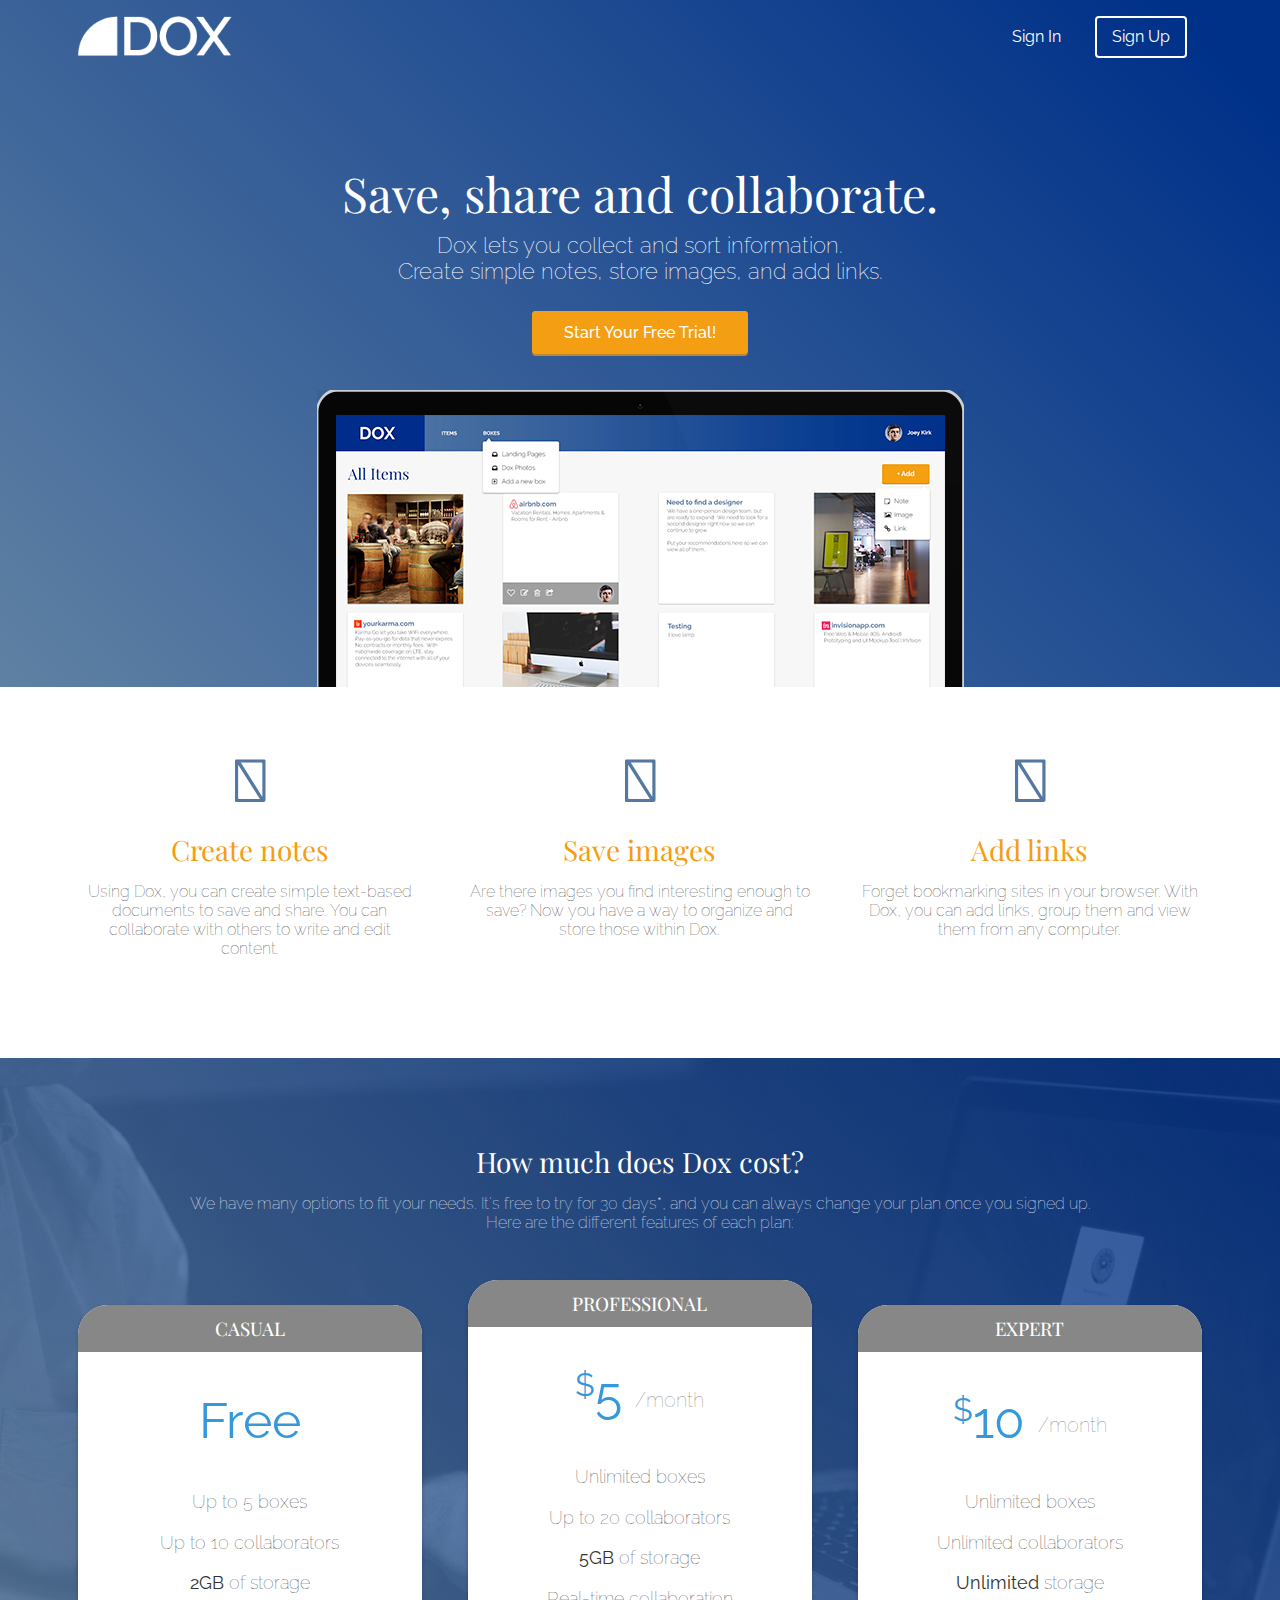
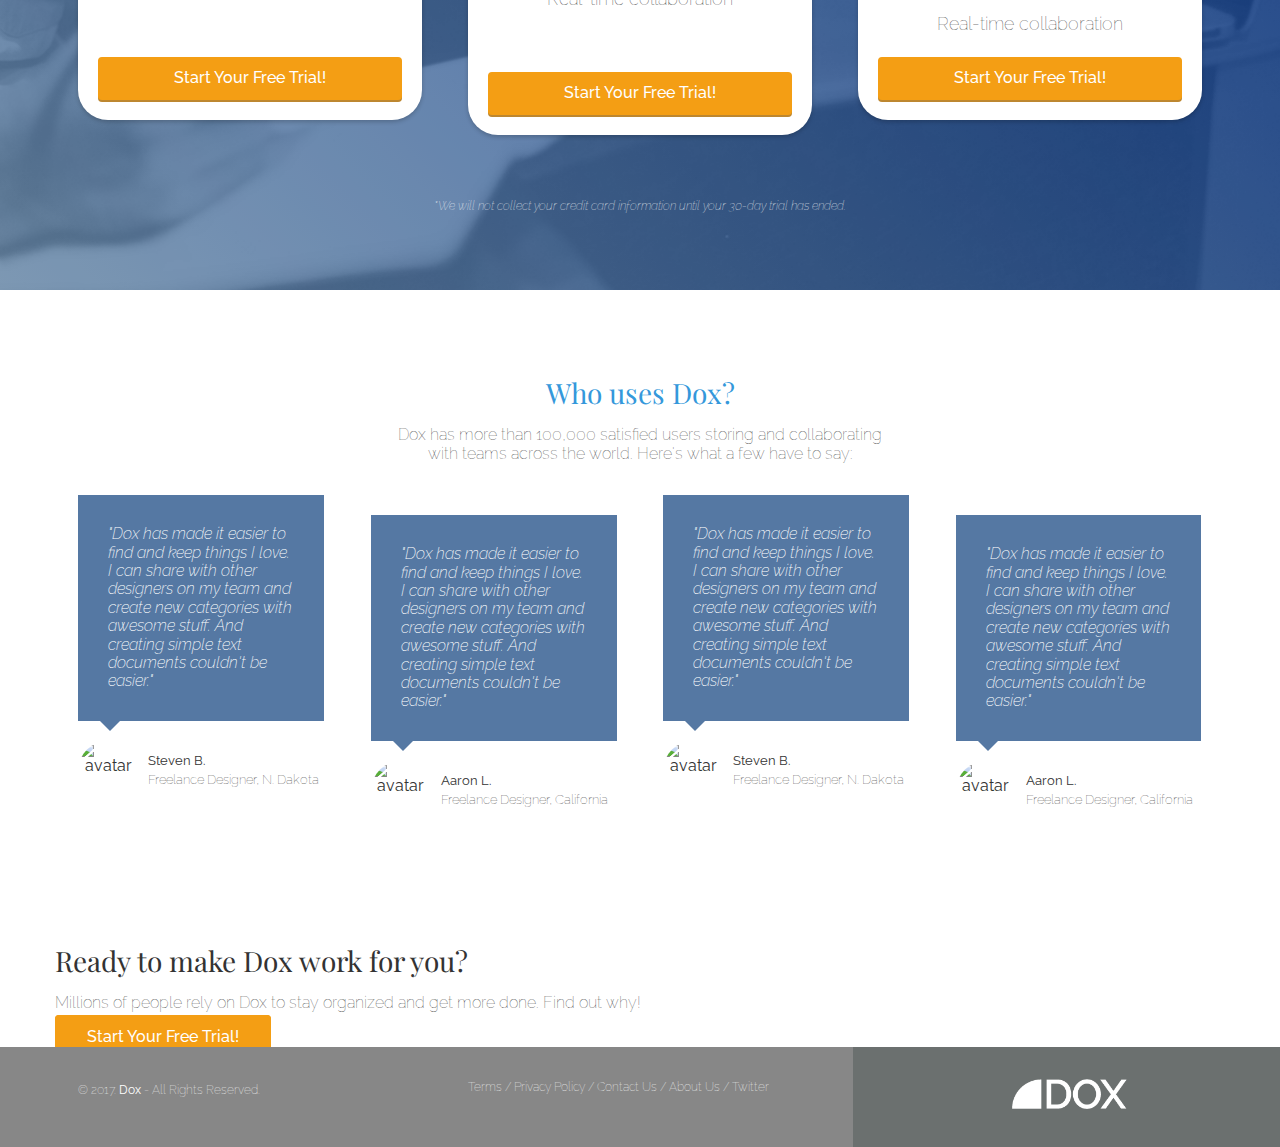
==== commit 18a6ff04: "Dashboard Responsive Fix" ====
--- a/index.html
+++ b/index.html
@@ -6,14 +6,14 @@
   <title>Save, share and collaborate | Dox</title>
 
   <!-- Google Fonts -->
-<link href="https://fonts.googleapis.com/css?family=Playfair+Display|Raleway" rel="stylesheet">
-<script defer src="https://use.fontawesome.com/releases/v5.0.6/js/all.js"></script>
+  <link href="https://fonts.googleapis.com/css?family=Playfair+Display|Raleway" rel="stylesheet">
+  <script defer src="https://use.fontawesome.com/releases/v5.0.6/js/all.js"></script>
 
   <!-- CSS -->
-<link rel="stylesheet" href="css/normalize.css">
-<link rel="stylesheet" href="css/style.css">
-<link rel="stylesheet" href="css/font-awesome.css">
-<link rel="stylesheet" href="css/animate.css">
+  <link rel="stylesheet" href="css/normalize.css">
+  <link rel="stylesheet" href="css/style.css">
+  <link rel="stylesheet" href="css/font-awesome.css">
+  <link rel="stylesheet" href="css/animate.css">
 
 </head>
 <body>
@@ -22,162 +22,162 @@
       <div class="one-half">
         <a href="index.html" class="site-logo"><img src="images/Asset 2.png"
           alt="Dox" /></a>
+        </div>
+        <div class="one-half">
+          <ul>
+            <li><a href="signin.html">Sign In </a></li>
+            <li class="btn-outline"><a href="signup.html">Sign Up</a></li>
+          </ul>
+        </div>
+      </nav>
+      <div class="container hero">
+        <h1 class="animated fadeIn">Save, share and collaborate.</h1>
+        <p>Dox lets you collect and sort information.<br/>Create simple notes, store images, and add links.</p>
+        <a href="signup.html" class="btn">Start Your Free Trial!</a>
+        <img src="images/Macbook.png" alt="Dox" /></a>
       </div>
-      <div class="one-half">
-        <ul>
-          <li><a href="signin.html">Sign In </a></li>
-          <li class="btn-outline"><a href="signup.html">Sign Up</a></li>
-       </ul>
-     </div>
-   </nav>
- <div class="container hero">
-   <h1 class="animated fadeIn">Save, share and collaborate.</h1>
-   <p>Dox lets you collect and sort information.<br/>Create simple notes, store images, and add links.</p>
-   <a href="signup.html" class="btn">Start Your Free Trial!</a>
-   <img src="images/Macbook.png" alt="Dox" /></a>
- </div>
-</header>
+    </header>
 
-<main role="main">
+    <main role="main">
 
-   <!-- Benefits -->
-   <section class="benefits">
-     <ul class="container">
-       <li class="one-third">
-         <i class="far fa-file fa-4x" color="#5578a3"></i>
-         <h2>Create notes</h2>
-         <p>Using Dox, you can create simple text-based documents to save and share. You can collaborate with others to write and edit content.</p>
-       </li>
-       <li class="one-third">
-         <i class="far fa-file-image fa-4x" color="#5578a3"></i>
-         <h2>Save images</h2>
-         <p>Are there images you find interesting enough to save? Now you have a way to organize and store those within Dox.</p>
-       </li>
-       <li class="one-third">
-         <i class="fa fa-link fa-4x" color="#5578a3"></i>
-         <h2>Add links</h2>
-         <p>Forget bookmarking sites in your browser. With Dox, you can add links, group them and view them from any computer.</p>
-       </li>
-     </ul>
-   </section>
+      <!-- Benefits -->
+      <section class="benefits">
+        <ul class="container">
+          <li class="one-third">
+            <i class="far fa-file fa-4x" color="#5578a3"></i>
+            <h2>Create notes</h2>
+            <p>Using Dox, you can create simple text-based documents to save and share. You can collaborate with others to write and edit content.</p>
+          </li>
+          <li class="one-third">
+            <i class="far fa-file-image fa-4x" color="#5578a3"></i>
+            <h2>Save images</h2>
+            <p>Are there images you find interesting enough to save? Now you have a way to organize and store those within Dox.</p>
+          </li>
+          <li class="one-third">
+            <i class="fa fa-link fa-4x" color="#5578a3"></i>
+            <h2>Add links</h2>
+            <p>Forget bookmarking sites in your browser. With Dox, you can add links, group them and view them from any computer.</p>
+          </li>
+        </ul>
+      </section>
 
-   <!-- Pricing -->
- <section class="pricing">
-   <div class="container">
-     <h2>How much does Dox cost?</h2>
-     <p>We have many options to fit your needs. It's free to try for 30 days*, and you can always change your plan once you signed up. <br/>Here are the different features of each plan:</p>
-   </div>
-   <ul class="container">
-     <li class="one-third">
-       <div class="box">
-         <h3>Casual</h3>
-         <h4>Free</h4>
-         <ul>
-           <li>Up to 5 boxes</li>
-           <li>Up to 10 collaborators</li>
-           <li><strong>2GB</strong> of storage</li>
-         </ul>
-         <a href="signup.html" class="btn">Start Your Free Trial!</a>
-       </div>
-     </li>
-     <li class="one-third">
-      <div class="box middle">
-        <h3>Professional</h3>
-        <h4><span>$</span>5 <span class="month">/month</span></h4>
-        <ul>
-          <li>Unlimited boxes</li>
-          <li>Up to 20 collaborators</li>
-          <li><strong>5GB</strong> of storage</li>
-          <li>Real-time collaboration</li>
+      <!-- Pricing -->
+      <section class="pricing">
+        <div class="container">
+          <h2>How much does Dox cost?</h2>
+          <p>We have many options to fit your needs. It's free to try for 30 days*, and you can always change your plan once you signed up. <br/>Here are the different features of each plan:</p>
+        </div>
+        <ul class="container">
+          <li class="one-third">
+            <div class="box">
+              <h3>Casual</h3>
+              <h4>Free</h4>
+              <ul>
+                <li>Up to 5 boxes</li>
+                <li>Up to 10 collaborators</li>
+                <li><strong>2GB</strong> of storage</li>
+              </ul>
+              <a href="signup.html" class="btn">Start Your Free Trial!</a>
+            </div>
+          </li>
+          <li class="one-third">
+            <div class="box middle">
+              <h3>Professional</h3>
+              <h4><span>$</span>5 <span class="month">/month</span></h4>
+              <ul>
+                <li>Unlimited boxes</li>
+                <li>Up to 20 collaborators</li>
+                <li><strong>5GB</strong> of storage</li>
+                <li>Real-time collaboration</li>
+              </ul>
+              <a href="signup.html" class="btn">Start Your Free Trial!</a>
+            </div>
+          </li>
+          <li class="one-third">
+            <div class="box">
+              <h3>Expert</h3>
+              <h4><span>$</span>10 <span class="month">/month</span></h4>
+              <ul>
+                <li>Unlimited boxes</li>
+                <li>Unlimited collaborators</li>
+                <li><strong>Unlimited</strong> storage</li>
+                <li>Real-time collaboration</li>
+              </ul>
+              <a href="signup.html" class="btn">Start Your Free Trial!</a>
+            </div>
+          </li>
         </ul>
+        <div class="container">
+          <p class="small">*We will not collect your credit card information until your 30-day trial has ended.</p>
+        </div>
+      </section>
+
+      <!-- Testimonials -->
+      <section class="testimonials">
+        <div class="container">
+          <h2>Who uses Dox?</h2>
+          <p>Dox has more than 100,000 satisfied users storing and collaborating<br/> with teams across the world. Here's what a few have to say:</p>
+        </div>
+        <ul class="container">
+          <li class="one-fourth">
+            <blockquote>"Dox has made it easier to find and keep things I love. I can share with other designers on my team and create new categories with awesome stuff. And creating simple text documents couldn't be easier."
+            </blockquote>
+            <img src="https://s3.amazonaws.com/uifaces/faces/twitter/jadlimcaco/128.jpg" alt="avatar">
+            <p class="name"><strong>Steven B.</strong><br/>Freelance Designer, N. Dakota</p>
+          </li>
+          <li class="one-fourth stagger">
+            <blockquote>"Dox has made it easier to find and keep things I love. I can share with other designers on my team and create new categories with awesome stuff. And creating simple text documents couldn't be easier."
+            </blockquote>
+            <img src="https://s3.amazonaws.com/uifaces/faces/twitter/jsa/128.jpg" alt="avatar">
+            <p class="name"><strong>Aaron L.</strong><br/>Freelance Designer, California</p>
+          </li>
+          <li class="one-fourth">
+            <blockquote>"Dox has made it easier to find and keep things I love. I can share with other designers on my team and create new categories with awesome stuff. And creating simple text documents couldn't be easier."
+            </blockquote>
+            <img src="https://s3.amazonaws.com/uifaces/faces/twitter/jadlimcaco/128.jpg" alt="avatar">
+            <p class="name"><strong>Steven B.</strong><br/>Freelance Designer, N. Dakota</p>
+          </li>
+          <li class="one-fourth stagger">
+            <blockquote>"Dox has made it easier to find and keep things I love. I can share with other designers on my team and create new categories with awesome stuff. And creating simple text documents couldn't be easier."
+            </blockquote>
+            <img src="https://s3.amazonaws.com/uifaces/faces/twitter/jsa/128.jpg" alt="avatar">
+            <p class="name"><strong>Aaron L.</strong><br/>Freelance Designer, California</p>
+          </li>
+        </ul>
+      </section>
+    </main>
+
+    <!--Final call to action-->
+    <section class="call-to-action">
+      <div class="container">
+        <h2>Ready to make Dox work for you?</h2>
+        <p>Millions of people rely on Dox to stay organized and get more done. Find out why!</p>
         <a href="signup.html" class="btn">Start Your Free Trial!</a>
-      </div>
-    </li>
-    <li class="one-third">
-      <div class="box">
-        <h3>Expert</h3>
-        <h4><span>$</span>10 <span class="month">/month</span></h4>
-        <ul>
-          <li>Unlimited boxes</li>
-          <li>Unlimited collaborators</li>
-          <li><strong>Unlimited</strong> storage</li>
-          <li>Real-time collaboration</li>
-        </ul>
-        <a href="signup.html" class="btn">Start Your Free Trial!</a>
-      </div>
-    </li>
-   </ul>
-   <div class="container">
-     <p class="small">*We will not collect your credit card information until your 30-day trial has ended.</p>
-   </div>
- </section>
+      </section>
 
-<!-- Testimonials -->
-<section class="testimonials">
-  <div class="container">
-    <h2>Who uses Dox?</h2>
-    <p>Dox has more than 100,000 satisfied users storing and collaborating<br/> with teams across the world. Here's what a few have to say:</p>
-  </div>
-  <ul class="container">
-    <li class="one-fourth">
-      <blockquote>"Dox has made it easier to find and keep things I love. I can share with other designers on my team and create new categories with awesome stuff. And creating simple text documents couldn't be easier."
-      </blockquote>
-      <img src="https://s3.amazonaws.com/uifaces/faces/twitter/jadlimcaco/128.jpg" alt="avatar">
-      <p class="name"><strong>Steven B.</strong><br/>Freelance Designer, N. Dakota</p>
-    </li>
-    <li class="one-fourth stagger">
-      <blockquote>"Dox has made it easier to find and keep things I love. I can share with other designers on my team and create new categories with awesome stuff. And creating simple text documents couldn't be easier."
-      </blockquote>
-      <img src="https://s3.amazonaws.com/uifaces/faces/twitter/jsa/128.jpg" alt="avatar">
-      <p class="name"><strong>Aaron L.</strong><br/>Freelance Designer, California</p>
-    </li>
-      <li class="one-fourth">
-        <blockquote>"Dox has made it easier to find and keep things I love. I can share with other designers on my team and create new categories with awesome stuff. And creating simple text documents couldn't be easier."
-        </blockquote>
-        <img src="https://s3.amazonaws.com/uifaces/faces/twitter/jadlimcaco/128.jpg" alt="avatar">
-        <p class="name"><strong>Steven B.</strong><br/>Freelance Designer, N. Dakota</p>
-      </li>
-      <li class="one-fourth stagger">
-        <blockquote>"Dox has made it easier to find and keep things I love. I can share with other designers on my team and create new categories with awesome stuff. And creating simple text documents couldn't be easier."
-        </blockquote>
-        <img src="https://s3.amazonaws.com/uifaces/faces/twitter/jsa/128.jpg" alt="avatar">
-        <p class="name"><strong>Aaron L.</strong><br/>Freelance Designer, California</p>
-      </li>
-  </ul>
-</section>
- </main>
-
- <!--Final call to action-->
- <section class="call to action">
-   <div class="container">
-     <h2>Ready to make Dox work for you?</h2>
-     <p>Millions of people rely on Dox to stay organized and get more done. Find out why!</p>
-     <a href="signup.html" class="btn">Start Your Free Trial!</a>
-   </section>
-
- <!-- Footer -->
- <footer>
-   <div class="container footer-nav-block">
-       <div class="left-footer-block one-third">
-         <p class="copyright-block">&copy; 2017. <strong>Dox</strong> - All Rights Reserved.</p>
-       </div>
-       <nav class="link-block middle-footer-block one-third">
-         <ul>
-           <li><a href="">Terms</a></li> /
-           <li><a href="">Privacy Policy</a></li> /
-           <li><a href="">Contact Us</a></li> /
-           <li><a href="">About Us</a></li> /
-           <li><a href="">Twitter</a></li>
-         </ul>
-       </nav>
-       <div class="right-footer-block one-third">
-         <img class="logo" src="images/Asset 2.png" alt="Dox" />
-       </div>
-   </div>
- </footer>
+      <!-- Footer -->
+      <footer>
+        <div class="container footer-nav-block">
+          <div class="left-footer-block one-third">
+            <p class="copyright-block">&copy; 2017. <strong>Dox</strong> - All Rights Reserved.</p>
+          </div>
+          <nav class="link-block middle-footer-block one-third">
+            <ul>
+              <li><a href="">Terms</a></li> /
+              <li><a href="">Privacy Policy</a></li> /
+              <li><a href="">Contact Us</a></li> /
+              <li><a href="">About Us</a></li> /
+              <li><a href="">Twitter</a></li>
+            </ul>
+          </nav>
+          <div class="right-footer-block one-third">
+            <img class="logo" src="images/Asset 2.png" alt="Dox" />
+          </div>
+        </div>
+      </footer>
 
 
 
 
-</body>
-</html>
+    </body>
+    </html>
--- a/css/style.css
+++ b/css/style.css
@@ -1,259 +1,259 @@
 html, body{
-   overflow-x: hidden;
- }
- body {
-   font-family: "Raleway", Helvetica, Arial, sans-serif;
-   color:#333333;
- }
- h1, h2, h3, h4, h5, h6 {
-   font-family: "Playfair Display", Helvetica, Arial, sans-serif;
- }
- h2 {
-   font-size:28px;
-   font-weight: normal;
-   margin-bottom: 5px;
- }
- p {
-   font-size:16px;
-   line-height: 19px;
-   font-weight: 100;
- }
- /* GRID */
- .container {
-   margin-right: auto;
-   margin-left: auto;
-   padding-left: 15px;
-   padding-right: 15px;
-   position: relative;
- }
- .container:before,
- .container:after {
-   content: " ";
-   display: table;
- }
- .container:after {
-   clear: both;
- }
- .one-half, .one-third, .one-fourth {
-   width:96%;
-   float:left;
-   position:relative;
-   min-height: 1px;
-   margin:0 2% 20px;
- }
-
- /* Media Queries */
-  @media (min-width: 320px) and (max-width: 768px){
-    header nav img {
-          width:100px;
-        }
-        .one-half {
-          position: absolute;
-          margin-right: 0px;
-        }
-        .pricing .box {
-          margin-top: 0px;
-        }
-    footer div .logo {
-          margin-top: -41px;
-          float: right;
-          width: 110px;
-        }
-    footer .copyright-block {
-          text-align: left;
-          position: absolute;
-          width: 400px;
-          margin-top: 70px;
-        }
-    footer nav {
-          text-align: center;
-        }
-  }
-  @media (min-width: 769px) and (max-width: 992px) {
-    .container {
-      width: 750px;
-    }
-    .one-half {
-      position: absolute;
-      margin-right: 0px;
-    }
-    .pricing .box {
-      margin: 0px;
-    }
-      footer div .logo {
-      margin-top: -41px;
-      float: right;
-      width: 110px;
-    }
-    footer .copyright-block {
-      text-align: left;
-      position: absolute;
-      margin-top: 70px;
-    }
-  }
-  @media (min-width: 993px) {
-    .container {
-      width: 970px;
-    }
-    .one-half {
-      width:46%;
-    }
-    .one-third {
-      width:29.33333%;
-    }
-    .one-fourth {
-      width:21%;
-    }
-  }
-  @media (min-width: 1200px) {
-    .container {
-      width: 1170px;
-    }
-  }
+  overflow-x: hidden;
+}
+body {
+  font-family: "Raleway", Helvetica, Arial, sans-serif;
+  color:#333333;
+}
+h1, h2, h3, h4, h5, h6 {
+  font-family: "Playfair Display", Helvetica, Arial, sans-serif;
+}
+h2 {
+  font-size:28px;
+  font-weight: normal;
+  margin-bottom: 5px;
+}
+p {
+  font-size:16px;
+  line-height: 19px;
+  font-weight: 100;
+}
+/* GRID */
+.container {
+  margin-right: auto;
+  margin-left: auto;
+  padding-left: 15px;
+  padding-right: 15px;
+  position: relative;
+}
+.container:before,
+.container:after {
+  content: " ";
+  display: table;
+}
+.container:after {
+  clear: both;
+}
+.one-half, .one-third, .one-fourth {
+  width:96%;
+  float:left;
+  position:relative;
+  min-height: 1px;
+  margin:0 2% 20px;
+}
+
+/* Media Queries */
+@media (min-width: 320px) and (max-width: 768px){
+  header nav img {
+    width:100px;
+  }
+  .one-half {
+    position: absolute;
+    margin-right: 0px;
+  }
+  .pricing .box {
+    margin-top: 0px;
+  }
+  footer div .logo {
+    margin-top: -41px;
+    float: right;
+    width: 110px;
+  }
+  footer .copyright-block {
+    text-align: left;
+    position: absolute;
+    width: 400px;
+    margin-top: 70px;
+  }
+  footer nav {
+    text-align: center;
+  }
+}
+@media (min-width: 769px) and (max-width: 992px) {
+  .container {
+    width: 750px;
+  }
+  .one-half {
+    position: absolute;
+    margin-right: 0px;
+  }
+  .pricing .box {
+    margin: 0px;
+  }
+  footer div .logo {
+    margin-top: -41px;
+    float: right;
+    width: 110px;
+  }
+  footer .copyright-block {
+    text-align: left;
+    position: absolute;
+    margin-top: 70px;
+  }
+}
+@media (min-width: 993px) {
+  .container {
+    width: 970px;
+  }
+  .one-half {
+    width:46%;
+  }
+  .one-third {
+    width:29.33333%;
+  }
+  .one-fourth {
+    width:21%;
+  }
+}
+@media (min-width: 1200px) {
+  .container {
+    width: 1170px;
+  }
+}
 
 /* Header */
-  header {
-     color:#FFFFFF;
-     background: #003189;
-     background-image: linear-gradient(45deg, #5F81A3 0%, #003189 94%);
-   }
-   header nav {
-     padding:1em 0;
-   }
-   header nav ul {
-     display:inline;
-     text-align: right;
-     float:right;
-     margin:0;
-   }
-   header nav ul > li {
-     list-style-type: none;
-     display: inline-block;
-     margin:0 15px;
-   }
-   header nav ul > li.btn-outline {
-     padding:10px 15px;
-     border:2px solid #FFFFFF;
-     border-radius: 4px;
-   }
-   header nav ul > li.btn-outline:hover {
-     background:#FFFFFF;
-   }
-   header nav ul > li > a {
-     color:#FFFFFF;
-     text-decoration: none;
-   }
-   header nav ul > li.btn-outline:hover > a {
-     color:#34495E;
-   }
-   header .hero {
-      text-align: center;
-      display:block;
-      position: relative;
-    }
-    header .hero h1 {
-      font-size:48px;
-      font-weight: normal;
-      margin:70px 0 0;
-    }
-    header .hero p {
-      font-size: 22px;
-      line-height: 26px;
-      font-weight: 150;
-      margin:10px 0 40px;
-    }
-    header .hero img {
-      display: block;
-      margin:3em auto 0;
-      max-width: 80%;
-    }
-    header .site-logo img {
-      height: 40px;
-      width: auto;
-    }
-
-   /* BUTTONS */
-    .btn {
-      border-radius: 4px;
-      color:#FFFFFF;
-      font-weight: 500;
-      text-decoration: none;
-      padding:10px 30px;
-      background: #f49e14;
-      border: 2px solid #f49e14;
-      box-shadow: 0px 2px 0px 0px #bd8730;
-    }
-
-    /* BENEFITS */
- .benefits {
-   text-align: center;
-   display:block;
-   position:relative;
- }
- .benefits ul {
-   margin: 0 auto;
-   padding:4em 0;
- }
- .benefits ul li {
-   list-style-type: none;
-   display: inline-block;
- }
- .benefits i {
-   color:#5578a3;
-   font-size:60px;
-   margin:0;
-   vertical-align: middle;
- }
- .benefits h2 {
-   color:#f49e14;
- }
-
- /* PRICING */
-  .pricing {
-    background: #003189 url("../images/background.png") top center no-repeat;
-    background: url("../images/background.png") top center no-repeat, linear-gradient(45deg, #5F81A3 0%, #003189 94%);
-    background-size:cover;
-    text-align: center;
-    padding:4em 0;
-  }
-  .pricing h2, .pricing p {
-    color:#FFFFFF;
-  }
-  .pricing ul {
-    margin:0 auto;
-    padding:2em 0;
-  }
-  .pricing ul li {
-    list-style-type: none;
-  }
-  .box {
-   border-radius: 30px;
-   padding:0 15px 15px;
-   background: #FFFFFF;
-   box-shadow: 0px 2px 4px 0px rgba(0,0,0,0.20);
-   min-height: 400px;
-   position: relative;
-   margin-top: 25px;
- }
- .box.middle {
-   min-height: 440px;
-   margin-top:0px;
- }
- .box h3 {
-   border-radius: 30px 30px 0px 0px;
-   font-family: "Playfair Display", Helvetica, Arial, sans-serif;
-   font-weight: 450;
-   color: #FFFFFF;
-   text-transform: uppercase;
-   background: #878787;
-   left:0;
-   right:0;
-   top:0;
-   text-align: center;
-   margin:0 -15px 40px;
-   padding:13px 0;
- }
- .box h4 {
+header {
+  color:#FFFFFF;
+  background: #003189;
+  background-image: linear-gradient(45deg, #5F81A3 0%, #003189 94%);
+}
+header nav {
+  padding:1em 0;
+}
+header nav ul {
+  display:inline;
+  text-align: right;
+  float:right;
+  margin:0;
+}
+header nav ul > li {
+  list-style-type: none;
+  display: inline-block;
+  margin:0 15px;
+}
+header nav ul > li.btn-outline {
+  padding:10px 15px;
+  border:2px solid #FFFFFF;
+  border-radius: 4px;
+}
+header nav ul > li.btn-outline:hover {
+  background:#FFFFFF;
+}
+header nav ul > li > a {
+  color:#FFFFFF;
+  text-decoration: none;
+}
+header nav ul > li.btn-outline:hover > a {
+  color:#34495E;
+}
+header .hero {
+  text-align: center;
+  display:block;
+  position: relative;
+}
+header .hero h1 {
+  font-size:48px;
+  font-weight: normal;
+  margin:70px 0 0;
+}
+header .hero p {
+  font-size: 22px;
+  line-height: 26px;
+  font-weight: 150;
+  margin:10px 0 40px;
+}
+header .hero img {
+  display: block;
+  margin:3em auto 0;
+  max-width: 80%;
+}
+header .site-logo img {
+  height: 40px;
+  width: auto;
+}
+
+/* BUTTONS */
+.btn {
+  border-radius: 4px;
+  color:#FFFFFF;
+  font-weight: 500;
+  text-decoration: none;
+  padding:10px 30px;
+  background: #f49e14;
+  border: 2px solid #f49e14;
+  box-shadow: 0px 2px 0px 0px #bd8730;
+}
+
+/* BENEFITS */
+.benefits {
+  text-align: center;
+  display:block;
+  position:relative;
+}
+.benefits ul {
+  margin: 0 auto;
+  padding:4em 0;
+}
+.benefits ul li {
+  list-style-type: none;
+  display: inline-block;
+}
+.benefits i {
+  color:#5578a3;
+  font-size:60px;
+  margin:0;
+  vertical-align: middle;
+}
+.benefits h2 {
+  color:#f49e14;
+}
+
+/* PRICING */
+.pricing {
+  background: #003189 url("../images/background.png") top center no-repeat;
+  background: url("../images/background.png") top center no-repeat, linear-gradient(45deg, #5F81A3 0%, #003189 94%);
+  background-size:cover;
+  text-align: center;
+  padding:4em 0;
+}
+.pricing h2, .pricing p {
+  color:#FFFFFF;
+}
+.pricing ul {
+  margin:0 auto;
+  padding:2em 0;
+}
+.pricing ul li {
+  list-style-type: none;
+}
+.box {
+  border-radius: 30px;
+  padding:0 15px 15px;
+  background: #FFFFFF;
+  box-shadow: 0px 2px 4px 0px rgba(0,0,0,0.20);
+  min-height: 400px;
+  position: relative;
+  margin-top: 25px;
+}
+.box.middle {
+  min-height: 440px;
+  margin-top:0px;
+}
+.box h3 {
+  border-radius: 30px 30px 0px 0px;
+  font-family: "Playfair Display", Helvetica, Arial, sans-serif;
+  font-weight: 450;
+  color: #FFFFFF;
+  text-transform: uppercase;
+  background: #878787;
+  left:0;
+  right:0;
+  top:0;
+  text-align: center;
+  margin:0 -15px 40px;
+  padding:13px 0;
+}
+.box h4 {
   font-family: "Raleway", Helvetica, Arial, sans-serif;
   font-size:50px;
   font-weight: normal;
@@ -277,53 +277,53 @@
   font-weight: 100;
 }
 .box .btn {
-   position:absolute;
-   bottom:20px;
-   left:20px;
-   right:20px;
- }
- .small {
-   font-size: 12px;
-   color: #FEFEFE;
-   line-height: 15px;
-   font-style:italic;
- }
-
- /* TESTIMONIALS */
- .testimonials {
-   padding:4em 0;
-   text-align: center;
- }
- .testimonials h2 {
-   color:#3498DB;
- }
- .testimonials ul li {
-   list-style-type: none;
- }
- .testimonials blockquote {
-   color:#FFFFFF;
-   font-weight: 200;
-   text-align: left;
-   font-style: italic;
-   background:#5578a3;
-   position: relative;
-   padding:30px;
-   width:auto;
-   margin:0;
- }
- .testimonials blockquote:after {
-   top: 100%;
-   left: 13%;
-   border: solid transparent;
-   content: " ";
-   height: 0;
-   width: 0;
-   position: absolute;
-   pointer-events: none;
-   border-top-color: #5578a3;
-   border-width: 10px;
-   margin-left: -10px;
- }
+  position:absolute;
+  bottom:20px;
+  left:20px;
+  right:20px;
+}
+.small {
+  font-size: 12px;
+  color: #FEFEFE;
+  line-height: 15px;
+  font-style:italic;
+}
+
+/* TESTIMONIALS */
+.testimonials {
+  padding:4em 0;
+  text-align: center;
+}
+.testimonials h2 {
+  color:#3498DB;
+}
+.testimonials ul li {
+  list-style-type: none;
+}
+.testimonials blockquote {
+  color:#FFFFFF;
+  font-weight: 200;
+  text-align: left;
+  font-style: italic;
+  background:#5578a3;
+  position: relative;
+  padding:30px;
+  width:auto;
+  margin:0;
+}
+.testimonials blockquote:after {
+  top: 100%;
+  left: 13%;
+  border: solid transparent;
+  content: " ";
+  height: 0;
+  width: 0;
+  position: absolute;
+  pointer-events: none;
+  border-top-color: #5578a3;
+  border-width: 10px;
+  margin-left: -10px;
+}
 .testimonials img {
   height: 60px;
   width: 60px;
@@ -344,7 +344,7 @@
   margin-top: 20px;
 }
 
- /* Call to Action */
+/* Call to Action */
 .call.to.action {
   padding:4em 0;
   text-align: center;
@@ -360,55 +360,261 @@
 }
 
 /* FOOTER */
- footer {
-   background-color: #878787;
-   background-image: linear-gradient(to top,
-      #6b706f 0%, #6b706f 50%, #878787 50%, #878787 100%);
-   color: #FFFFFF;
-   height: 100px;
+footer {
+  background-color: #878787;
+  background-image: linear-gradient(to top,
+    #6b706f 0%, #6b706f 50%, #878787 50%, #878787 100%);
+    color: #FFFFFF;
+    height: 100px;
+    position: relative;
+    overflow: hidden;
+    z-index: 0;
+  }
+  footer p, footer nav ul {
+    font-size:12px;
+    font-weight:100;
+    text-align: center;
+    margin: 10px auto 0;
+  }
+  footer nav ul li {
+    list-style-type: none;
+    display: inline;
+  }
+  footer nav ul li a {
+    color:#FFFFFF;
+    text-decoration: none;
+  }
+  footer .right-footer-block {
+    background-color: transparent;
+  }
+  footer .logo{
+    padding: 2.35em 0;
+    margin: 0 auto;
+    display: block;
+    height: 30px;
+    width: auto;
+  }
+  @media (min-width: 992px){
+    footer {
+      background-color: #878787;
+      background-image: linear-gradient(to left,
+        #6b706f 0%, #6b706f 33.33337%, #878787 33.33337%, #878787 100%);
+        height: 100px;
+      }
+      footer p, footer nav ul{
+        padding: 2em 0;
+        text-align: left;
+      }
+      footer .right-footer-block {
+        background-color: #6b706f;
+      }
+      footer .logo{
+        padding: 2em 0 5em 5em;
+        position: relative;
+      }
+    }
+/* DASHBOARD */
+.dashboard {
+   background:#F7F7F7;
+ }
+ .left-nav {
+   height: 100vh;
+   width:14.66666667%;
+   color:#FFFFFF;
+   background: #34495E;
+   background-image: linear-gradient(205deg, #003189 0%, #5F81A3 94%);
+   float:left;
+   position: fixed;
+   display:block;
+ }
+ .left-nav .site-logo {
+   padding:20px 0;
+   background:#003189;
+   display:block;
+   text-align: center;
+ }
+ .left-nav .items {
+   padding:0 6%;
+ }
+ .left-nav .items p {
+   font-weight: 600;
+   text-transform: uppercase;
+   font-size: 12px;
+   color: #E2E2E2;
+   line-height: 15px;
+ }
+ .left-nav .items ul {
+   margin:0 0 40px;
+   padding:0;
+ }
+ .left-nav .items ul li {
+   list-style-type: none;
+   margin-bottom: 15px;
+ }
+ .left-nav .items ul li a {
+   color:#FFFFFF;
+   text-decoration: none;
+   font-weight: 100;
+ }
+ .left-nav .items ul li a i {
+   width:16px;
+   text-align: center;
+   margin-right:8px;
+ }
+ .active {
+   background-color: rgba(1, 0, 0, .3);
+ }
+
+ /* LEFT NAVBAR SETTINGS */
+ .left-nav .settings {
+   position:absolute;
+   background:#003189;
+   width:100%;
+   bottom:0;
+   left:0;
+   right:0;
+   padding:10px 0;
+ }
+ .left-nav .settings img {
+   height:35px;
+   width:35px;
+   border-radius: 50%;
+   margin-left:10px;
+   display: inline-block;
+ }
+ .left-nav .settings p {
+   display: inline-block;
+   vertical-align: top;
+   padding-top: 8px;
+   font-weight: 400;
+   margin:0 0 0 10px;
+ }
+ .left-nav .settings a {
+   color:#FFFFFF;
+   text-decoration: none;
+   text-align: right;
+   float: right;
+   margin-right:10px;
+   margin-top:8px;
+ }
+
+ /* CONTENT */
+ .content {
+   padding:6em 1% 1.5em;
+   float:right;
+   width:98%;
+   position: relative;
+ }
+ .content .header {
+   margin:0 1% 20px;
+ }
+ .content .header h1 {
+   font-family: "playfair display", Helvetica, Arial, sans-serif;
+   font-weight: 100;
+   margin:0 0 30px;
+   font-size: 36px;
+   color: #003189;
+   line-height: 44px;
+   float: left;
+   display:inline-block;
+ }
+ .content .header > a {
+   float:right;
+ }
+ .content-item {
+   width:96%;
+   margin:0 2% 25px;
+   float:left;
+   display:block;
+ }
+ .item-box {
+   display:block;
+   height:230px;
+   background: #FFFFFF;
+   box-shadow: 0px 1px 3px 0px rgba(0,0,0,0.40);
    position: relative;
    overflow: hidden;
-   z-index: 0;
- }
- footer p, footer nav ul {
-   font-size:12px;
-   font-weight:100;
-   text-align: center;
-   margin: 10px auto 0;
- }
- footer nav ul li {
-   list-style-type: none;
-   display: inline;
- }
- footer nav ul li a {
-   color:#FFFFFF;
-   text-decoration: none;
- }
- footer .right-footer-block {
-   background-color: transparent;
- }
- footer .logo{
-   padding: 2.35em 0;
-   margin: 0 auto;
-   display: block;
-   height: 30px;
-   width: auto;
- }
- @media (min-width: 992px){
-   footer {
-     background-color: #878787;
-     background-image: linear-gradient(to left,
-        #6b706f 0%, #6b706f 33.33337%, #878787 33.33337%, #878787 100%);
-     height: 100px;
-   }
-   footer p, footer nav ul{
-     padding: 2em 0;
-     text-align: left;
-   }
-   footer .right-footer-block {
-     background-color: #6b706f;
-   }
-   footer .logo{
-     padding: 2em 0 5em 5em;
+   padding:20px;
+ }
+
+ /* Larger Mobile Devices */
+ @media (min-width:460px) {
+   .content {
+     padding:1.5em 1%;
+     float:right;
+     width:90%;
      position: relative;
    }
+ .content-item {
+   width:46%;
+   margin:0 2% 25px;
+   float:left;
+   display:block;
+ }
+}
+/* Tablets */
+@media (min-width:768px) {
+  .content {
+    padding:1.5em 5%;
+    float:right;
+     width:90%;
+     position: relative;
+   }
+   .content > .container {
+     width:700px;
+   }
+   .content-item {
+     width:31.33333%;
+     margin:0 1% 25px;
+   }
+ }
+/* Laptops and Desktops */
+ @media (min-width:992px) {
+   .content {
+     padding:1.5em 1%;
+     float:right;
+     width:83.33333333%;
+     position: relative;
+   }
+   .content > .container {
+     width:auto;
+   }
+   .content-item {
+     width:23%;
+     margin:0 1% 25px;
+   }
+ }
+
+/* ITEM BOX */
+ .item-box > img {
+   position:absolute;
+   height:100%;
+   width:auto;
+   top:0;
+   left:0;
+   right:0;
+ }
+ .item-box h2 {
+   font-family: 'Lato', Helvetica, Arial, sans-serif;
+   font-weight: 700;
+   font-size: 15px;
+   line-height: 17px;
+   margin:0;
+ }
+ .item-box h2 a {
+   color: #3498DB;
+   text-decoration: none;
+ }
+ .item-box h2 img {
+   width:16px;
+   height:16px;
+   position:relative;
+   top:2px;
+   margin-right:5px;
+ }
+ .item-box p {
+   font-size: 14px;
+   color: #333333;
+   line-height: 18px;
+   margin:5px 0 0;
+ }
